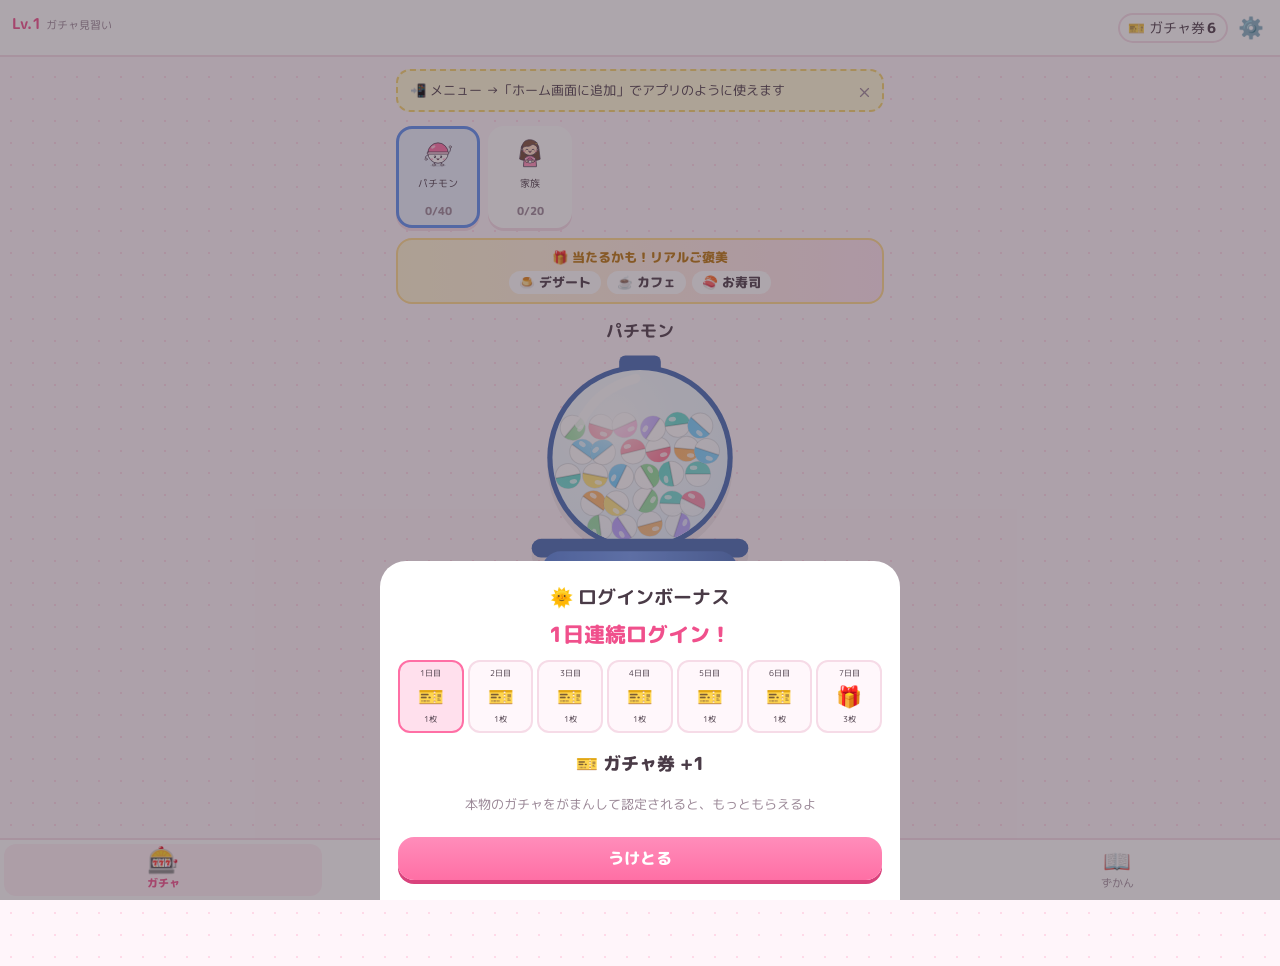
==== index.html @ 3de5f1c3 "Replace the mascot machines with original hand-drawn Pachimon and Family gachas - js/art.js: 60 orig" ====
<!doctype html>
<html lang="ja">
<head>
  <meta charset="utf-8">
  <meta name="viewport" content="width=device-width, initial-scale=1, maximum-scale=1, user-scalable=no, viewport-fit=cover">
  <meta name="theme-color" content="#ff7eb0">
  <meta name="description" content="本物のガチャをがまんすると回せる、リアルご褒美が当たるおうちガチャ">
  <meta name="apple-mobile-web-app-capable" content="yes">
  <meta name="mobile-web-app-capable" content="yes">
  <meta name="apple-mobile-web-app-status-bar-style" content="default">
  <meta name="apple-mobile-web-app-title" content="ぽけっとガチャ">
  <link rel="manifest" href="manifest.webmanifest">
  <link rel="icon" href="icons/icon.svg" type="image/svg+xml">
  <link rel="apple-touch-icon" href="icons/apple-touch-icon.png">
  <link rel="preconnect" href="https://fonts.googleapis.com">
  <link rel="preconnect" href="https://fonts.gstatic.com" crossorigin>
  <link href="https://fonts.googleapis.com/css2?family=M+PLUS+Rounded+1c:wght@500;800&display=swap" rel="stylesheet">
  <link rel="stylesheet" href="css/style.css">
  <title>ぽけっとガチャ</title>
</head>
<body>
  <header class="topbar">
    <button class="lv" id="lvBtn" aria-label="レベル">
      <span class="lv-row"><b id="lvNum">Lv.1</b><span class="lv-title" id="lvTitle"></span></span>
      <span class="xpbar"><i id="xpFill"></i></span>
    </button>
    <div class="wallet">
      <span class="pill" title="ガチャ券">🎫 ガチャ券 <b id="tickets">0</b></span>
    </div>
    <button class="icon-btn" id="settingsBtn" aria-label="設定">⚙️</button>
  </header>

  <main>
    <section id="tab-gacha" class="tab active">
      <div id="installTip"></div>
      <div class="picker" id="machinePicker"></div>
      <div class="prize-strip" id="prizeStrip"></div>
      <div class="stage">
        <h2 class="machine-name" id="machineName"></h2>
        <div class="machine-wrap" id="machineWrap"></div>
        <p class="hint" id="turnHint"></p>
      </div>
      <button class="btn primary big wide pull-btn" id="btnPull"></button>
      <details class="lineup" id="lineup"></details>
    </section>

    <section id="tab-gaman" class="tab"></section>
    <section id="tab-prize" class="tab"></section>
    <section id="tab-zukan" class="tab"></section>
  </main>

  <nav class="tabbar">
    <button data-tab="gacha" class="active"><span>🎰</span>ガチャ</button>
    <button data-tab="gaman"><span>💪</span>がまん<i class="dot hidden" id="gamanDot"></i></button>
    <button data-tab="prize"><span>🎁</span>ごほうび<i class="dot hidden" id="prizeDot"></i></button>
    <button data-tab="zukan"><span>📖</span>ずかん</button>
  </nav>

  <div id="toasts"></div>
  <div id="modal" class="overlay hidden"><div class="sheet" id="modalBody"></div></div>

  <div id="openOverlay" class="overlay dark hidden">
    <div class="open-stage" id="openStage">
      <div class="rays" id="rays"></div>
      <div class="big-cap" id="bigCap">
        <div class="cap-top"></div>
        <div class="cap-bottom"><span class="peek" id="peek"></span></div>
        <div class="cap-band"></div>
      </div>
      <p class="open-hint" id="openHint">タップしてあけよう！</p>
      <div class="result hidden" id="result"></div>
    </div>
  </div>
  <div id="confetti"></div>

  <script src="js/data.js"></script>
  <script src="js/art.js"></script>
  <script src="js/link.js"></script>
  <script src="js/app.js"></script>
</body>
</html>
---- css/style.css ----
:root {
  --bg: #fff5fa;
  --ink: #4a3b47;
  --muted: #9a8796;
  --card: #ffffff;
  --line: #f6dbe7;
  --pink: #ff6fa5;
  --pink-d: #f0508c;
  --gold: #f5b301;
  --machine: #ff8fb8;
  --r-N: #8fa3b8;
  --r-R: #4aa3f0;
  --r-SR: #f5b301;
  --r-SE: #c86bfa;
  --safe-b: env(safe-area-inset-bottom, 0px);
  --safe-t: env(safe-area-inset-top, 0px);
  color-scheme: light;
}

* { box-sizing: border-box; -webkit-tap-highlight-color: transparent; }
html, body { margin: 0; }
/* 連打してもダブルタップ拡大が起きないように */
*, *::before, *::after { touch-action: manipulation; }
body {
  font-family: 'M PLUS Rounded 1c', 'Hiragino Maru Gothic ProN', 'Hiragino Sans', 'Noto Sans JP', sans-serif;
  color: var(--ink);
  background: var(--bg);
  background-image: radial-gradient(#ffd9e8 1.5px, transparent 1.5px);
  background-size: 22px 22px;
  min-height: 100dvh;
  overscroll-behavior-y: none;
  -webkit-user-select: none;
  user-select: none;
}
input, textarea { -webkit-user-select: text; user-select: text; }
button { font: inherit; color: inherit; cursor: pointer; }
h2, h3, h4 { margin: 0 0 8px; }
small { font-size: .78em; }
.hidden { display: none !important; }
.muted { color: var(--muted); }
.small { font-size: .82rem; }
.center { text-align: center; }

/* ---------- ヘッダー ---------- */
.topbar {
  position: sticky; top: 0; z-index: 20;
  display: flex; align-items: center; gap: 6px;
  padding: calc(8px + var(--safe-t)) 12px 8px;
  background: rgba(255, 255, 255, .92);
  backdrop-filter: blur(8px);
  border-bottom: 2px solid var(--line);
}
.lv {
  border: 0; background: none; padding: 0; text-align: left;
  display: flex; flex-direction: column; gap: 3px; min-width: 0; flex: 1;
}
.lv-row { display: flex; align-items: baseline; gap: 4px; white-space: nowrap; overflow: hidden; }
.lv-row b { color: var(--pink-d); font-size: .95rem; }
.lv-title { font-size: .68rem; color: var(--muted); overflow: hidden; text-overflow: ellipsis; }
.xpbar { display: block; height: 5px; border-radius: 3px; background: #f3e3ea; overflow: hidden; max-width: 110px; }
.xpbar i { display: block; height: 100%; background: linear-gradient(90deg, #ffb3cf, var(--pink)); transition: width .5s; }
.wallet { display: flex; gap: 4px; }
.pill {
  display: inline-flex; align-items: center; gap: 2px;
  background: #fff; border: 2px solid var(--line); border-radius: 999px;
  padding: 2px 8px 2px 5px; font-size: .82rem; white-space: nowrap;
}
.pill b { font-weight: 800; }
.icon-btn { border: 0; background: none; font-size: 1.3rem; padding: 4px; }

main { max-width: 520px; margin: 0 auto; padding: 12px 16px calc(90px + var(--safe-b)); }
.tab { display: none; }
.tab.active { display: block; animation: fadein .25s; }
@keyframes fadein { from { opacity: 0; transform: translateY(6px); } }

/* ---------- タブバー ---------- */
.tabbar {
  position: fixed; bottom: 0; left: 0; right: 0; z-index: 20;
  display: grid; grid-template-columns: repeat(4, 1fr);
  background: #fff; border-top: 2px solid var(--line);
  padding: 4px 4px calc(4px + var(--safe-b));
}
.tabbar button {
  position: relative; border: 0; background: none;
  display: flex; flex-direction: column; align-items: center;
  font-size: .7rem; color: var(--muted); padding: 4px 0; border-radius: 12px;
}
.tabbar button span { font-size: 1.4rem; line-height: 1.2; transition: transform .2s; }
.tabbar button.active { color: var(--pink-d); font-weight: 800; background: #fff0f6; }
.tabbar button.active span { transform: scale(1.15) translateY(-1px); }
.dot { position: absolute; top: 4px; right: calc(50% - 18px); width: 10px; height: 10px; border-radius: 50%; background: #ff3b6b; border: 2px solid #fff; }

/* ---------- ボタン ---------- */
.btn {
  border: 0; border-radius: 16px; padding: 10px 16px;
  background: #fff; box-shadow: 0 3px 0 #ead2dd, 0 0 0 2px var(--line) inset;
  font-weight: 800; transition: transform .08s;
}
.btn:active:not(:disabled) { transform: translateY(2px); box-shadow: 0 1px 0 #ead2dd, 0 0 0 2px var(--line) inset; }
.btn:disabled { opacity: .45; cursor: default; }
.btn.primary { background: linear-gradient(180deg, #ff8dba, var(--pink)); color: #fff; box-shadow: 0 4px 0 #d9427c; }
.btn.primary:active:not(:disabled) { box-shadow: 0 1px 0 #d9427c; }
.btn.ticket { background: linear-gradient(180deg, #ffe58a, #ffcc33); color: #6b4a00; box-shadow: 0 4px 0 #d9a400; }
.btn.danger { color: #e0405f; }
.btn.big { padding: 14px 10px; font-size: 1.05rem; }
.btn.wide { width: 100%; margin-top: 10px; }
.btn.mini { padding: 6px 10px; font-size: .8rem; border-radius: 12px; white-space: nowrap; }
.btn.nudge { animation: nudge .5s; }
@keyframes nudge { 25% { transform: translateY(-6px); } 50% { transform: translateY(0); } 75% { transform: translateY(-3px); } }
.link { border: 0; background: none; color: var(--pink-d); font-weight: 800; font-size: .85rem; }

/* ---------- カード ---------- */
.card {
  background: var(--card); border-radius: 20px; padding: 16px;
  margin-bottom: 14px; box-shadow: 0 4px 0 var(--line);
  border: 2px solid var(--line);
}
.card h3 small { font-weight: 500; }
.hero-row { display: flex; align-items: center; justify-content: space-between; gap: 12px; }
.hero-num { font-size: 2.4rem; font-weight: 800; color: var(--pink-d); line-height: 1.2; }
.hero-num small { font-size: 1rem; color: var(--muted); }
.bar { height: 10px; border-radius: 6px; background: #f6e7ee; overflow: hidden; margin: 6px 0; }
.bar.big { height: 18px; border-radius: 10px; }
.bar i { display: block; height: 100%; border-radius: inherit; background: linear-gradient(90deg, #ffc2da, var(--pink)); transition: width .6s; }
.ring {
  --p: 0; width: 76px; height: 76px; border-radius: 50%; flex-shrink: 0;
  background: conic-gradient(var(--pink) calc(var(--p) * 1%), #f6e7ee 0);
  display: grid; place-items: center;
}
.ring span { width: 58px; height: 58px; border-radius: 50%; background: #fff; display: grid; place-items: center; font-weight: 800; }

input, textarea {
  width: 100%; font: inherit; padding: 11px 12px; margin-top: 8px;
  border-radius: 12px; border: 2px solid var(--line); background: #fffafc; color: var(--ink);
  font-size: 16px;
}
input:focus, textarea:focus { outline: none; border-color: var(--pink); }

/* ---------- ガチャ画面 ---------- */
.tip {
  position: relative; background: #fff8d6; border: 2px dashed #f5d36b; border-radius: 14px;
  padding: 10px 34px 10px 12px; font-size: .82rem; margin-bottom: 10px;
}
.tip-x { position: absolute; top: 4px; right: 6px; border: 0; background: none; font-size: 1.2rem; color: var(--muted); }

.picker {
  display: flex; gap: 8px; overflow-x: auto; padding: 4px 2px 10px;
  scroll-snap-type: x mandatory; scrollbar-width: none;
  margin: 0 -16px; padding-left: 16px; padding-right: 16px;
}
.picker::-webkit-scrollbar { display: none; }
.pick {
  position: relative; flex: 0 0 auto; width: 84px; scroll-snap-align: start;
  display: flex; flex-direction: column; align-items: center; gap: 2px;
  border: 3px solid transparent; border-radius: 16px; padding: 5px 3px;
  background: #fff; box-shadow: 0 3px 0 var(--line);
}
.pick.active { border-color: var(--c); background: color-mix(in srgb, var(--c) 14%, #fff); }
.pick.locked { opacity: .55; }
.pick-icon { font-size: 1.4rem; }
.pick-name { font-size: .6rem; line-height: 1.2; text-align: center; height: 2.4em; overflow: hidden; }
.pick-prog { font-size: .7rem; font-weight: 800; color: var(--muted); }
.pick-sale {
  position: absolute; top: -6px; right: -4px; background: #ff3b6b; color: #fff;
  font-size: .58rem; font-weight: 800; padding: 1px 6px; border-radius: 8px; transform: rotate(8deg);
}

.stage { position: relative; text-align: center; padding-top: 4px; }
.machine-name { font-size: 1.05rem; margin: 4px 0 0; }
.featured {
  display: inline-block; font-size: .75rem; font-weight: 800; color: #fff;
  background: linear-gradient(90deg, #ff6b8b, #ffa94d); padding: 3px 12px; border-radius: 999px;
  animation: bob 2s infinite;
}
@keyframes bob { 50% { transform: translateY(-3px); } }
.machine-wrap { width: min(60vw, 250px, 34dvh); margin: 0 auto; touch-action: none; }
.machine-wrap svg { width: 100%; height: auto; display: block; overflow: visible; filter: drop-shadow(0 8px 0 rgba(0,0,0,.06)); }
#handleHit { cursor: grab; }
.turn-arrow { opacity: 0; transition: opacity .3s; pointer-events: none; }
.machine-wrap[data-phase="ready"] .turn-arrow { opacity: 1; animation: arrowpulse 1.1s infinite; transform-box: fill-box; transform-origin: center; }
@keyframes arrowpulse { 50% { opacity: .35; } }
#globeCaps { transform-box: view-box; transform-origin: 120px 110px; }
#globeCaps.shake { animation: jiggle .3s; }
@keyframes jiggle {
  20% { transform: translate(-2px, 3px) rotate(-2deg); }
  50% { transform: translate(3px, -2px) rotate(2deg); }
  80% { transform: translate(-1px, 1px) rotate(-1deg); }
}
.drop-cap { cursor: pointer; transform-box: fill-box; transform-origin: center; }
.drop-cap.fall { animation: fall .7s cubic-bezier(.3, 0, .4, 1), capready 1.2s .7s infinite; }
@keyframes fall {
  0% { transform: translateY(-34px); opacity: 0; }
  40% { opacity: 1; }
  65% { transform: translateY(0); }
  80% { transform: translateY(-8px); }
  100% { transform: translateY(0); }
}
@keyframes capready { 50% { transform: scale(1.12); } }
.hint { min-height: 1.5em; margin: 6px 0 4px; font-weight: 800; color: var(--pink-d); font-size: .86rem; }
.hint.flash { animation: flash .6s; }
@keyframes flash { 30% { transform: scale(1.08); } }

.machine-info { display: flex; flex-wrap: wrap; gap: 6px; justify-content: center; margin-bottom: 10px; }
.info-chip { background: #fff; border: 2px solid var(--line); border-radius: 999px; padding: 3px 10px; font-size: .78rem; }
.info-chip.hot { background: #fff0c2; border-color: #ffd34d; font-weight: 800; animation: bob 1.4s infinite; }

.pull-buttons { display: grid; grid-template-columns: 1.6fr 1fr; gap: 10px; margin-bottom: 14px; }

.lineup { background: #fff; border-radius: 16px; border: 2px solid var(--line); padding: 10px 14px; }
.lineup summary { font-weight: 800; font-size: .9rem; cursor: pointer; }
.lineup-grid { display: grid; gap: 4px; margin-top: 8px; }
.lu { display: grid; grid-template-columns: 34px 1fr auto 46px; align-items: center; gap: 6px; font-size: .85rem; }
.lu.unowned .lu-emo .emo { filter: grayscale(1) opacity(.35); }
.lu-emo { font-size: 1.4rem; text-align: center; }
.lu-p { text-align: right; color: var(--muted); font-size: .78rem; }

.badge {
  display: inline-block; font-size: .66rem; font-weight: 800; color: #fff;
  padding: 2px 8px; border-radius: 999px; background: var(--r-N);
}
.badge.r-R { background: var(--r-R); }
.badge.r-SR { background: linear-gradient(90deg, #ffcf33, #f5a300); }
.badge.r-SE { background: linear-gradient(90deg, #ff6b6b, #ffb84d, #06d6a0, #4cc9f0, #b388ff); }

.emo { display: inline-block; line-height: 1; }
.fx-gold { filter: sepia(1) saturate(5) hue-rotate(-8deg) brightness(1.05) drop-shadow(0 0 6px rgba(255, 200, 0, .8)); }
.fx-rainbow { animation: rainbow 3s linear infinite; }
@keyframes rainbow {
  from { filter: hue-rotate(0) drop-shadow(0 0 6px #b388ff); }
  to { filter: hue-rotate(360deg) drop-shadow(0 0 6px #b388ff); }
}

/* ---------- カプセル開封 ---------- */
.overlay {
  position: fixed; inset: 0; z-index: 50;
  background: rgba(74, 59, 71, .45);
  display: flex; align-items: flex-end; justify-content: center;
}
.overlay.dark { background: radial-gradient(circle at 50% 40%, #5b3d6e, #241829); align-items: center; z-index: 60; }
.open-stage { position: relative; width: 100%; height: 100%; display: flex; flex-direction: column; align-items: center; justify-content: center; padding: 20px 16px; overflow: hidden; }
.rays { position: absolute; top: 40%; left: 50%; width: 900px; height: 900px; margin: -450px 0 0 -450px; opacity: 0; pointer-events: none; }
.rays.on {
  opacity: .5; transition: opacity .5s;
  background: repeating-conic-gradient(from 0deg, rgba(255,255,255,.35) 0 10deg, transparent 10deg 20deg);
  animation: spin 14s linear infinite;
  -webkit-mask-image: radial-gradient(circle, #000 20%, transparent 60%);
  mask-image: radial-gradient(circle, #000 20%, transparent 60%);
}
.rays.on.r-SR { background: repeating-conic-gradient(from 0deg, rgba(255, 210, 60, .6) 0 10deg, transparent 10deg 20deg); opacity: .8; }
.rays.on.r-SE { background: repeating-conic-gradient(from 0deg, #ff6b6b99 0 8deg, #ffd16699 8deg 16deg, #06d6a099 16deg 24deg, #4cc9f099 24deg 32deg, #b388ff99 32deg 40deg, transparent 40deg 48deg); opacity: .9; }
@keyframes spin { to { transform: rotate(360deg); } }

.big-cap {
  --cap: #ff6b8b;
  position: relative; width: 190px; height: 190px; cursor: pointer;
  transform: scale(.2) translateY(200px); opacity: 0;
  transition: transform .5s cubic-bezier(.3, 1.6, .5, 1), opacity .3s;
}
.big-cap.enter { transform: none; opacity: 1; }
.cap-top, .cap-bottom { position: absolute; left: 0; width: 100%; height: 50%; overflow: hidden; transition: transform .5s cubic-bezier(.4, 0, .2, 1), opacity .5s; }
.cap-top { top: 0; border-radius: 95px 95px 0 0; background: var(--cap); box-shadow: inset -14px 10px 0 rgba(255,255,255,.25), inset 10px -6px 0 rgba(0,0,0,.08); }
.cap-top::after { content: ''; position: absolute; top: 18px; left: 34px; width: 46px; height: 22px; border-radius: 50%; background: rgba(255,255,255,.6); transform: rotate(-25deg); }
.cap-bottom { bottom: 0; border-radius: 0 0 95px 95px; background: rgba(255,255,255,.55); box-shadow: inset 0 -12px 0 rgba(255,255,255,.35); display: flex; justify-content: center; }
.peek { font-size: 72px; margin-top: -36px; filter: blur(9px) opacity(.55); }
.cap-band { position: absolute; top: calc(50% - 4px); left: -2px; right: -2px; height: 8px; border-radius: 4px; background: rgba(0,0,0,.12); transition: opacity .2s; }
.big-cap.wiggle2 { animation: wig .4s; }
.big-cap.wiggle3 { animation: wig .5s 2; }
@keyframes wig {
  20% { transform: rotate(-12deg) scale(1.03); }
  40% { transform: rotate(10deg) scale(1.06); }
  60% { transform: rotate(-8deg); }
  80% { transform: rotate(5deg); }
}
.big-cap.glow-gold { filter: drop-shadow(0 0 22px #ffd34d) drop-shadow(0 0 40px #ffb300); }
.big-cap.glow-rainbow { animation: rainbowglow 1s linear infinite; }
@keyframes rainbowglow {
  0% { filter: drop-shadow(0 0 26px #ff6b6b); }
  33% { filter: drop-shadow(0 0 26px #06d6a0); }
  66% { filter: drop-shadow(0 0 26px #4cc9f0); }
  100% { filter: drop-shadow(0 0 26px #b388ff); }
}
.big-cap.opened .cap-top { transform: translate(-60px, -160px) rotate(-40deg); opacity: 0; }
.big-cap.opened .cap-bottom { transform: translate(60px, 160px) rotate(30deg); opacity: 0; }
.big-cap.opened .cap-band { opacity: 0; }
.big-cap.opened { pointer-events: none; }
.open-hint { color: #fff; font-weight: 800; margin-top: 28px; animation: bob 1.2s infinite; text-shadow: 0 2px 0 rgba(0,0,0,.25); }

.result { position: absolute; inset: 0; display: flex; flex-direction: column; align-items: center; justify-content: center; padding: 20px 16px; }
.res-card {
  position: relative; width: min(100%, 330px); background: #fff; border-radius: 26px; padding: 22px 18px 16px;
  text-align: center; animation: popin .5s cubic-bezier(.3, 1.6, .5, 1);
  border: 4px solid var(--r-N);
}
.res-card.r-R { border-color: var(--r-R); }
.res-card.r-SR { border-color: var(--r-SR); box-shadow: 0 0 40px #ffd34d; }
.res-card.r-SE { border-color: transparent; background: linear-gradient(#fff, #fff) padding-box, linear-gradient(90deg, #ff6b6b, #ffd166, #06d6a0, #4cc9f0, #b388ff) border-box; box-shadow: 0 0 50px #b388ff; }
@keyframes popin { from { transform: scale(.3); opacity: 0; } }
.res-emo { font-size: 92px; margin: 10px 0 4px; animation: floaty 2.4s ease-in-out infinite; }
.res-emo.sil .emo { filter: brightness(0) opacity(.18); }
@keyframes floaty { 50% { transform: translateY(-6px) rotate(3deg); } }
.res-card h3 { font-size: 1.35rem; margin: 6px 0 4px; }
.desc { margin: 4px 0 8px; font-size: .9rem; }
.new-badge {
  position: absolute; top: -14px; right: -6px; transform: rotate(10deg);
  background: linear-gradient(90deg, #ff3b6b, #ff8a3d); color: #fff; font-weight: 800;
  padding: 4px 14px; border-radius: 999px; font-size: 1rem; box-shadow: 0 3px 0 #c22a50;
  animation: newpop .6s .3s both cubic-bezier(.3, 2, .5, 1);
}
@keyframes newpop { from { transform: rotate(10deg) scale(0); } }
.dup { font-size: .82rem; color: var(--muted); }
.pity-msg { font-size: .8rem; font-weight: 800; color: #e08a00; margin: 0; }
.res-buttons { display: flex; gap: 10px; margin-top: 18px; width: min(100%, 330px); }
.res-buttons .btn { flex: 1; padding: 13px; }

/* ---------- モーダル ---------- */
.sheet {
  width: 100%; max-width: 520px; max-height: 88dvh; overflow-y: auto;
  background: #fff; border-radius: 26px 26px 0 0;
  padding: 22px 18px calc(20px + var(--safe-b));
  animation: up .3s cubic-bezier(.3, 1.3, .5, 1);
}
@keyframes up { from { transform: translateY(100%); } }
.sheet h4 { margin: 16px 0 4px; }
.big-text { font-size: 1.3rem; font-weight: 800; color: var(--pink-d); margin: 4px 0 10px; }
.reward-line { font-weight: 800; font-size: 1.1rem; }
.lvup { font-size: 3rem; font-weight: 800; color: var(--pink-d); margin: 0; animation: popin .5s; }
.unlock-card { margin-top: 10px; padding: 12px; border-radius: 16px; text-align: center; background: color-mix(in srgb, var(--c) 18%, #fff); border: 2px solid var(--c); }
.stamps { display: grid; grid-template-columns: repeat(7, 1fr); gap: 4px; }
.stamp { display: flex; flex-direction: column; align-items: center; gap: 2px; padding: 6px 0; border-radius: 12px; background: #fff7fb; border: 2px solid var(--line); font-size: .62rem; }
.stamp span { font-size: 1.3rem; }
.stamp.done { background: #ffe9f2; }
.stamp.today { border-color: var(--pink); background: #ffe0ed; animation: bob 1.2s infinite; }
.stamps.small .stamp span { font-size: 1.1rem; }
.detail { text-align: center; }
.detail .res-emo { animation: none; }
.praise-emo { font-size: 3.4rem; animation: floaty 2s infinite; }
.praise h3 { line-height: 1.5; }
.switch { display: flex; align-items: center; gap: 10px; padding: 10px 0; font-weight: 800; }
.switch input { width: 22px; height: 22px; margin: 0; accent-color: var(--pink); }
.row2 { display: grid; grid-template-columns: 1fr 1fr; gap: 8px; }
.howto { padding-left: 0; list-style: none; font-size: .85rem; line-height: 1.6; margin: 0; }
.howto li { padding: 4px 0; border-bottom: 1px dashed var(--line); }

/* ---------- ずかん ---------- */
.zk-sec { background: #fff; border-radius: 20px; padding: 14px; margin-bottom: 14px; border: 2px solid var(--line); box-shadow: 0 4px 0 var(--line); }
.zk-sec h3 { font-size: 1rem; display: flex; justify-content: space-between; align-items: center; }
.zk-sec .bar i { background: var(--c); }
.zk-sec.locked { text-align: center; opacity: .7; }
.zk-grid { display: grid; grid-template-columns: repeat(5, 1fr); gap: 8px; margin-top: 10px; }
.zk-item {
  position: relative; aspect-ratio: 1; border-radius: 16px; font-size: 1.9rem;
  display: grid; place-items: center; background: #fff8fb;
  border: 3px solid var(--r-N);
}
.zk-item.r-R { border-color: var(--r-R); }
.zk-item.r-SR { border-color: var(--r-SR); background: #fffbea; }
.zk-item.r-SE { border-color: var(--r-SE); background: #fbf2ff; }
.zk-item.unowned { border-color: #eee; background: #f7f3f5; }
.zk-item.unowned .emo { filter: brightness(0) opacity(.15); }
.zk-item .cnt { position: absolute; bottom: -4px; right: -4px; font-size: .62rem; font-weight: 800; background: var(--pink); color: #fff; border-radius: 999px; padding: 1px 5px; }

/* ---------- がまん貯金 ---------- */
.pig { background: linear-gradient(135deg, #fff, #ffeef6); text-align: center; }
.amount-grid { display: grid; grid-template-columns: repeat(3, 1fr); gap: 8px; margin-top: 8px; }
.btn.amount { padding: 14px 4px; font-size: 1.05rem; }
.goal-head { display: flex; justify-content: space-between; font-weight: 800; color: var(--muted); font-size: .85rem; }
.goal h3 { margin-top: 6px; }
.goal-nums { margin: 4px 0 0; }
.chart { display: flex; align-items: flex-end; gap: 8px; height: 140px; padding-top: 18px; }
.chart .col { flex: 1; height: 100%; display: flex; flex-direction: column; justify-content: flex-end; align-items: center; gap: 3px; }
.chart .col i { display: block; width: 70%; min-height: 3px; border-radius: 8px 8px 3px 3px; background: linear-gradient(180deg, #ffb3cf, var(--pink)); transition: height .6s; }
.chart .val { font-size: .6rem; color: var(--muted); }
.chart small { color: var(--muted); }
.history, .done-list { list-style: none; padding: 0; margin: 0; }
.history li { display: grid; grid-template-columns: auto 1fr auto auto; gap: 8px; align-items: center; padding: 8px 0; border-bottom: 1px dashed var(--line); font-size: .85rem; }
.h-date { color: var(--muted); font-size: .75rem; }
.h-note { overflow: hidden; text-overflow: ellipsis; white-space: nowrap; }
.h-del { border: 0; background: #f6eef2; color: var(--muted); width: 26px; height: 26px; border-radius: 50%; }
.done-list li { padding: 6px 0; }

/* ---------- ミッション ---------- */
.level-card h3 { font-size: 1.2rem; margin: 2px 0; }
.lv-big { font-weight: 800; color: var(--pink); text-align: center; line-height: 1; }
.lv-big b { display: block; font-size: 2.6rem; }
.missions { list-style: none; padding: 0; margin: 0; }
.missions li { display: grid; grid-template-columns: 30px 1fr auto; gap: 8px; align-items: center; padding: 8px 0; border-bottom: 1px dashed var(--line); }
.missions li.claimed { opacity: .55; }
.m-icon { font-size: 1.4rem; }
.m-body span { font-size: .88rem; }
.m-body .bar { height: 7px; margin: 4px 0 0; }
.m-done { font-size: 1.3rem; }
.allclear { display: flex; justify-content: space-between; align-items: center; gap: 8px; margin-top: 10px; padding: 10px 12px; border-radius: 14px; background: #f7f3f5; font-size: .82rem; font-weight: 800; }
.allclear.ready { background: linear-gradient(90deg, #ffe3ef, #fff4d1, #e2f7ff); }
.ach-grid { display: grid; grid-template-columns: repeat(2, 1fr); gap: 8px; }
.ach { display: flex; flex-direction: column; gap: 2px; padding: 10px; border-radius: 14px; background: #f7f3f5; font-size: .8rem; opacity: .6; }
.ach.got { background: #fff6dc; opacity: 1; border: 2px solid #ffe08a; }
.ach-icon { font-size: 1.5rem; }
.ach small { color: var(--muted); }
.ach-rw { font-weight: 800; }

/* ---------- トースト・紙吹雪 ---------- */
#toasts { position: fixed; top: calc(64px + var(--safe-t)); left: 0; right: 0; z-index: 80; display: flex; flex-direction: column; align-items: center; gap: 6px; pointer-events: none; }
.toast {
  background: #fff; border: 2px solid var(--line); border-radius: 16px; padding: 10px 16px;
  box-shadow: 0 6px 20px rgba(0,0,0,.12); font-size: .88rem; text-align: center;
  animation: tin .35s cubic-bezier(.3, 1.5, .5, 1); max-width: 90vw;
}
.toast.gold { background: #fff8dc; border-color: #ffd34d; }
.toast.out { opacity: 0; transform: translateY(-10px); transition: .4s; }
@keyframes tin { from { transform: translateY(-20px) scale(.9); opacity: 0; } }
#confetti { position: fixed; inset: 0; pointer-events: none; z-index: 90; overflow: hidden; }
#confetti i {
  position: absolute; top: -12px; width: 8px; height: 12px; border-radius: 2px;
  animation: confetti linear forwards;
}
@keyframes confetti { to { transform: translate(var(--dx), 105vh) rotate(var(--r)); } }

@media (prefers-reduced-motion: reduce) {
  *, *::before, *::after { animation-duration: .01s !important; animation-iteration-count: 1 !important; }
}

/* ================= v2: ご褒美・がまん申請 ================= */
.pill { font-size: .85rem; padding: 3px 10px 3px 8px; }
.pull-btn { margin: 4px 0 14px; padding: 16px 10px; font-size: 1.1rem; }
.pull-btn small { font-weight: 500; opacity: .9; }
.pull-btn.empty { background: linear-gradient(180deg, #c9b8c2, #b3a1ac); box-shadow: 0 4px 0 #94838e; }

.prize-strip {
  background: linear-gradient(90deg, #fff4d1, #ffe3ef); border: 2px solid #ffd98a;
  border-radius: 16px; padding: 8px 12px; margin-bottom: 6px; text-align: center;
}
.prize-strip-title { font-weight: 800; font-size: .82rem; color: #b8730a; }
.prize-chips { display: flex; justify-content: center; flex-wrap: wrap; gap: 6px; margin-top: 4px; }
.pchip { background: #fff; border-radius: 999px; padding: 2px 10px; font-size: .8rem; font-weight: 800; }
.pchip.off { opacity: .4; text-decoration: line-through; }
.prize-strip .link { margin-top: 4px; }

.lu-head { font-weight: 800; font-size: .82rem; margin: 10px 0 0; color: var(--muted); }
.badge.prize { background: linear-gradient(90deg, #ff6b8b, #ffb347); }

.btn.line { background: #06c755; color: #fff; box-shadow: 0 4px 0 #04963f; text-align: center; text-decoration: none; display: block; font-size: 1.05rem; padding: 14px; }
a.btn { text-decoration: none; text-align: center; display: inline-block; }
.send-row { margin: 10px 0; }
.send-row .row2 { margin-top: 10px; }
.send-row .row2 .btn { width: 100%; }

.amount-grid .btn.sel { background: linear-gradient(180deg, #ff8dba, var(--pink)); color: #fff; box-shadow: 0 4px 0 #d9427c; }
.balance { display: grid; grid-template-columns: 1fr 1fr; gap: 8px; margin-top: 8px; }
.balance div { background: #fff; border-radius: 14px; padding: 8px; display: flex; flex-direction: column; }
.balance small { color: var(--muted); }
.balance b { font-size: 1.15rem; }
.balance .plus { color: #1f9d63; }
.balance .minus { color: #e0405f; }
.setup code { font-size: .72rem; word-break: break-all; background: #fbeff5; padding: 1px 6px; border-radius: 6px; }
.howto-steps { padding-left: 1.3em; font-size: .9rem; line-height: 1.7; }
.glist { list-style: none; padding: 0; margin: 0; }
.glist li { display: flex; justify-content: space-between; align-items: center; gap: 8px; padding: 10px 0; border-bottom: 1px dashed var(--line); }
.gbtns { display: flex; flex-direction: column; gap: 6px; }
.status { font-size: .75rem; font-weight: 800; padding: 3px 10px; border-radius: 999px; white-space: nowrap; background: #eee; }
.status.s-ok { background: #dff6e9; color: #1f9d63; }
.status.s-ng { background: #f3e9ee; color: var(--muted); }
.status.s-gift { background: #fff1c9; color: #b8730a; }
.msg { color: #b8730a; }
.msg-big { background: #fff8dc; border-radius: 14px; padding: 10px 12px; }
.fp { letter-spacing: .1em; font-size: 1.1rem; color: var(--pink-d); }
.note-box { background: #f3f8ff; border: 2px dashed #9cc8f0; border-radius: 14px; padding: 10px 12px; font-size: .85rem; margin-top: 12px; }

.rticket {
  position: relative; display: grid; grid-template-columns: 54px 1fr auto; align-items: center; gap: 10px;
  padding: 12px; margin-bottom: 10px; border-radius: 16px;
  background: linear-gradient(90deg, #fff4d1, #ffe9f2); border: 2px dashed #f5b301;
}
.rticket.used { background: #f5f1f3; border-color: #ddd; opacity: .75; }
.rt-emo { font-size: 2.3rem; text-align: center; }
.rt-body { display: flex; flex-direction: column; line-height: 1.4; }
.rt-body small { font-size: .74rem; }
.rt-stamp { color: #e0405f; border: 2px solid #e0405f; border-radius: 8px; padding: 2px 6px; font-size: .75rem; font-weight: 800; transform: rotate(-10deg); }
.plist { list-style: none; padding: 0; margin: 0; }
.plist li { display: grid; grid-template-columns: 40px 1fr auto; align-items: center; gap: 8px; padding: 8px 0; border-bottom: 1px dashed var(--line); }
.plist small { display: block; }
.pl-emo { font-size: 1.8rem; }
.pl-rate { font-weight: 800; color: var(--pink-d); }

.prize-card { border: 4px solid #ffcf33; box-shadow: 0 0 50px #ffd34d; }
.prize-flag { font-size: 1.6rem; font-weight: 800; color: #e0405f; animation: popin .5s; }
.ticket-big {
  display: flex; align-items: center; gap: 12px; text-align: left; margin: 14px 0 8px;
  padding: 14px; border-radius: 16px; background: linear-gradient(90deg, #fff4d1, #ffe9f2); border: 2px dashed #f5b301;
  animation: popin .6s .2s both cubic-bezier(.3, 1.6, .5, 1);
}
.tb-emo { font-size: 3.4rem; animation: floaty 2.4s ease-in-out infinite; }
.ticket-big b { display: block; font-size: 1.25rem; }
.ticket-big small { color: var(--muted); }
.gaman-card h3 { text-align: center; }
.gaman-btn { margin-top: 12px; padding: 22px 10px; font-size: 1.4rem; border-radius: 22px; }

/* ================= v3: オリジナルキャラのイラスト ================= */
.emo svg.art { width: 1.2em; height: 1.2em; display: block; overflow: visible; }
.pick-icon .emo svg.art { width: 34px; height: 34px; margin: 0 auto; }
.res-emo .emo svg.art { width: 150px; height: 150px; margin: 0 auto; }
.res-emo { margin: 2px 0 0; }
.zk-item .emo svg.art { width: 46px; height: 46px; }
.zk-item { font-size: 1rem; }
.zk-grid { grid-template-columns: repeat(4, 1fr); }
.zk-no { position: absolute; top: 2px; left: 5px; font-size: .55rem; font-weight: 800; color: var(--muted); }
.zk-desc { margin: 0 0 4px; }
.lu-emo .emo svg.art { width: 30px; height: 30px; }
.lu.unowned .lu-emo .emo, .zk-item.unowned .emo { filter: brightness(0) opacity(.18); }
.peek .emo svg.art { width: 110px; height: 110px; }
.peek { margin-top: -50px; }
.res-no { margin: 4px 0 0; font-size: .78rem; color: var(--muted); font-weight: 800; }
.tbadge { display: inline-block; margin-left: 3px; padding: 1px 7px; border-radius: 999px; background: var(--t); color: #fff; font-size: .66rem; }
.res-card h3 { margin-top: 2px; }
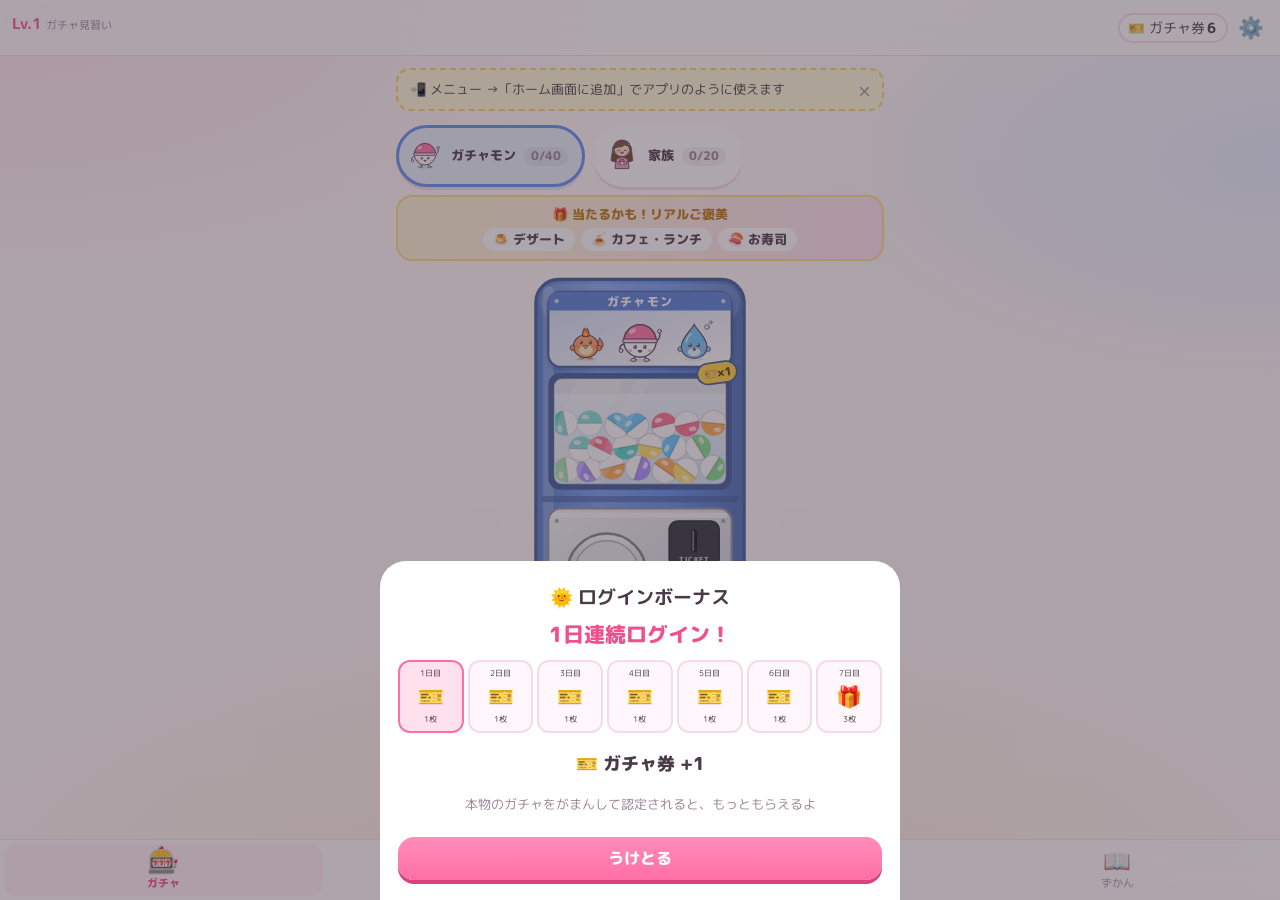
==== commit 783b23c8: "Rename the service to ガチャモン and redraw the icon with the Gachamon character The icon drops the outli" ====
--- a/index.html
+++ b/index.html
@@ -8,7 +8,7 @@
   <meta name="apple-mobile-web-app-capable" content="yes">
   <meta name="mobile-web-app-capable" content="yes">
   <meta name="apple-mobile-web-app-status-bar-style" content="default">
-  <meta name="apple-mobile-web-app-title" content="ぽけっとガチャ">
+  <meta name="apple-mobile-web-app-title" content="ガチャモン">
   <link rel="manifest" href="manifest.webmanifest">
   <link rel="icon" href="icons/icon.svg" type="image/svg+xml">
   <link rel="apple-touch-icon" href="icons/apple-touch-icon.png">
@@ -16,7 +16,7 @@
   <link rel="preconnect" href="https://fonts.gstatic.com" crossorigin>
   <link href="https://fonts.googleapis.com/css2?family=M+PLUS+Rounded+1c:wght@500;800&display=swap" rel="stylesheet">
   <link rel="stylesheet" href="css/style.css">
-  <title>ぽけっとガチャ</title>
+  <title>ガチャモン</title>
 </head>
 <body>
   <header class="topbar">
--- a/css/style.css
+++ b/css/style.css
@@ -19,14 +19,21 @@
 
 * { box-sizing: border-box; -webkit-tap-highlight-color: transparent; }
 html, body { margin: 0; }
+/* やわらかいグラデーションの背景（スクロールしても動かない） */
+body::before {
+  content: ''; position: fixed; inset: 0; z-index: -1; pointer-events: none;
+  background:
+    radial-gradient(70% 45% at 0% 0%, #ffe3ee 0%, rgba(255, 227, 238, 0) 70%),
+    radial-gradient(60% 40% at 100% 18%, #e6eeff 0%, rgba(230, 238, 255, 0) 70%),
+    radial-gradient(80% 45% at 50% 100%, #fff0db 0%, rgba(255, 240, 219, 0) 70%),
+    linear-gradient(180deg, #fffaf7 0%, #fff6f8 100%);
+}
 /* 連打してもダブルタップ拡大が起きないように */
 *, *::before, *::after { touch-action: manipulation; }
 body {
   font-family: 'M PLUS Rounded 1c', 'Hiragino Maru Gothic ProN', 'Hiragino Sans', 'Noto Sans JP', sans-serif;
   color: var(--ink);
-  background: var(--bg);
-  background-image: radial-gradient(#ffd9e8 1.5px, transparent 1.5px);
-  background-size: 22px 22px;
+  background: #fffaf7;
   min-height: 100dvh;
   overscroll-behavior-y: none;
   -webkit-user-select: none;
@@ -46,9 +53,10 @@
   position: sticky; top: 0; z-index: 20;
   display: flex; align-items: center; gap: 6px;
   padding: calc(8px + var(--safe-t)) 12px 8px;
-  background: rgba(255, 255, 255, .92);
-  backdrop-filter: blur(8px);
-  border-bottom: 2px solid var(--line);
+  background: rgba(255, 255, 255, .72);
+  backdrop-filter: blur(14px) saturate(1.4);
+  -webkit-backdrop-filter: blur(14px) saturate(1.4);
+  border-bottom: 1px solid rgba(240, 200, 215, .6);
 }
 .lv {
   border: 0; background: none; padding: 0; text-align: left;
@@ -75,9 +83,9 @@
 
 /* ---------- タブバー ---------- */
 .tabbar {
-  position: fixed; bottom: 0; left: 0; right: 0; z-index: 20;
+  position: fixed; bottom: 0; left: 0; right: 0; z-index: 20; backdrop-filter: blur(14px); -webkit-backdrop-filter: blur(14px);
   display: grid; grid-template-columns: repeat(4, 1fr);
-  background: #fff; border-top: 2px solid var(--line);
+  background: rgba(255, 255, 255, .82); border-top: 1px solid rgba(240, 200, 215, .6);
   padding: 4px 4px calc(4px + var(--safe-b));
 }
 .tabbar button {
@@ -166,7 +174,13 @@
 }
 
 .stage { position: relative; text-align: center; padding-top: 4px; }
-.machine-name { font-size: 1.05rem; margin: 4px 0 0; }
+.stage::before {
+  content: ''; position: absolute; left: 50%; top: 40px; width: 340px; height: 340px; transform: translateX(-50%);
+  background: radial-gradient(closest-side, rgba(255, 255, 255, .95), rgba(255, 255, 255, 0));
+  pointer-events: none; z-index: -1;
+}
+.machine-wrap { position: relative; }
+.machine-name { display: none; }
 .featured {
   display: inline-block; font-size: .75rem; font-weight: 800; color: #fff;
   background: linear-gradient(90deg, #ff6b8b, #ffa94d); padding: 3px 12px; border-radius: 999px;
@@ -174,12 +188,12 @@
 }
 @keyframes bob { 50% { transform: translateY(-3px); } }
 .machine-wrap { width: min(60vw, 250px, 34dvh); margin: 0 auto; touch-action: none; }
-.machine-wrap svg { width: 100%; height: auto; display: block; overflow: visible; filter: drop-shadow(0 8px 0 rgba(0,0,0,.06)); }
+.machine-wrap > svg { width: 100%; height: auto; display: block; overflow: visible; filter: drop-shadow(0 8px 0 rgba(0,0,0,.06)); }
 #handleHit { cursor: grab; }
 .turn-arrow { opacity: 0; transition: opacity .3s; pointer-events: none; }
 .machine-wrap[data-phase="ready"] .turn-arrow { opacity: 1; animation: arrowpulse 1.1s infinite; transform-box: fill-box; transform-origin: center; }
 @keyframes arrowpulse { 50% { opacity: .35; } }
-#globeCaps { transform-box: view-box; transform-origin: 120px 110px; }
+#globeCaps { transform-box: view-box; transform-origin: 120px 160px; }
 #globeCaps.shake { animation: jiggle .3s; }
 @keyframes jiggle {
   20% { transform: translate(-2px, 3px) rotate(-2deg); }
@@ -511,3 +525,10 @@
 .res-no { margin: 4px 0 0; font-size: .78rem; color: var(--muted); font-weight: 800; }
 .tbadge { display: inline-block; margin-left: 3px; padding: 1px 7px; border-radius: 999px; background: var(--t); color: #fff; font-size: .66rem; }
 .res-card h3 { margin-top: 2px; }
+
+/* ガチャ選び: 横長のコンパクトなカード */
+.pick { width: auto; flex-direction: row; gap: 8px; padding: 6px 14px 6px 8px; border-radius: 999px; }
+.pick-icon .emo svg.art { width: 36px; height: 36px; }
+.pick-name { height: auto; font-size: .82rem; font-weight: 800; }
+.pick-prog { font-size: .72rem; background: rgba(0,0,0,.05); border-radius: 999px; padding: 1px 7px; }
+.picker { padding-bottom: 8px; }
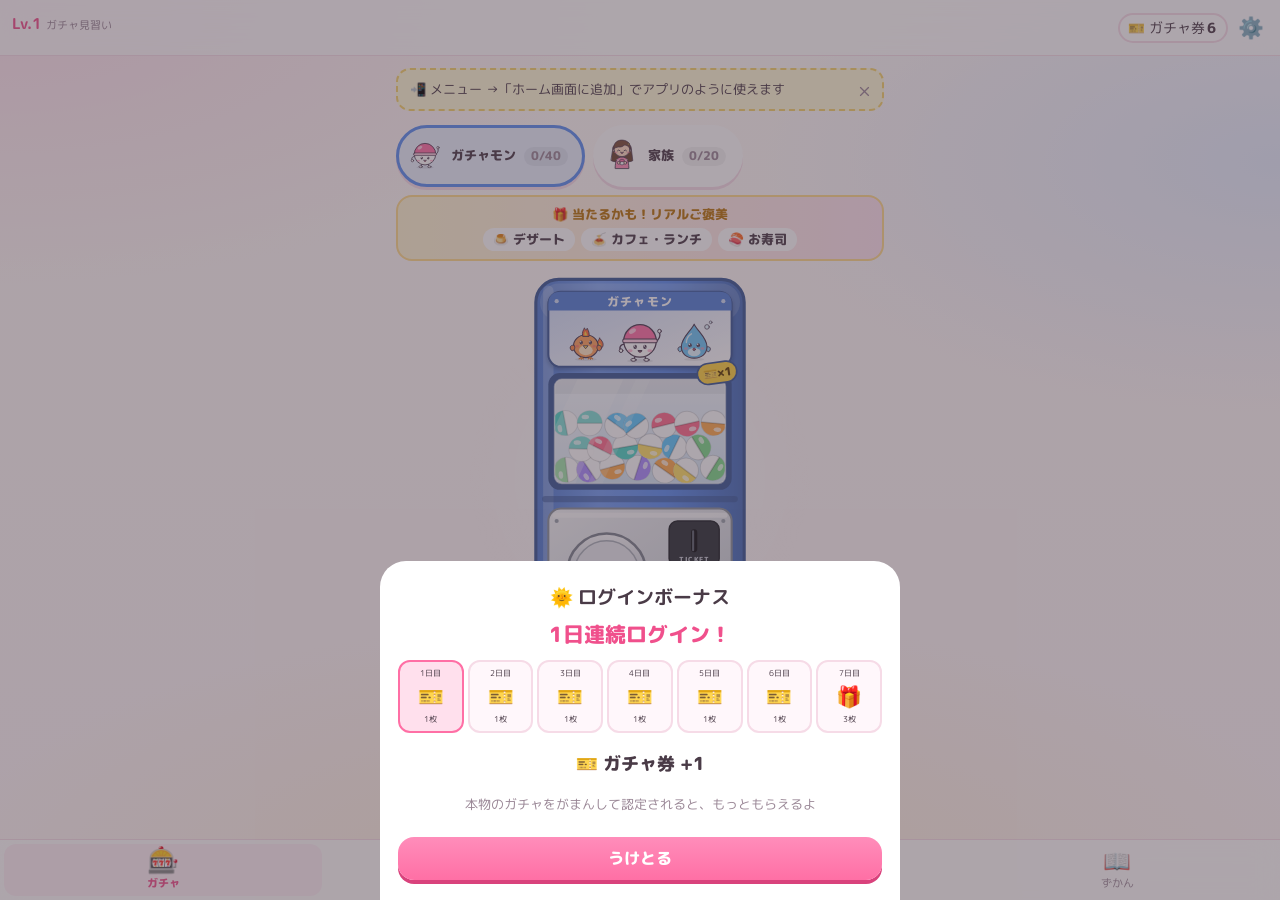
==== commit 86d0a63e: "Rename icon files so phones fetch the new Gachamon icon instead of a cached one Co-Authored-By: Clau" ====
--- a/index.html
+++ b/index.html
@@ -10,8 +10,8 @@
   <meta name="apple-mobile-web-app-status-bar-style" content="default">
   <meta name="apple-mobile-web-app-title" content="ガチャモン">
   <link rel="manifest" href="manifest.webmanifest">
-  <link rel="icon" href="icons/icon.svg" type="image/svg+xml">
-  <link rel="apple-touch-icon" href="icons/apple-touch-icon.png">
+  <link rel="icon" href="icons/gachamon.svg" type="image/svg+xml">
+  <link rel="apple-touch-icon" sizes="180x180" href="icons/gachamon-180.png">
   <link rel="preconnect" href="https://fonts.googleapis.com">
   <link rel="preconnect" href="https://fonts.gstatic.com" crossorigin>
   <link href="https://fonts.googleapis.com/css2?family=M+PLUS+Rounded+1c:wght@500;800&display=swap" rel="stylesheet">
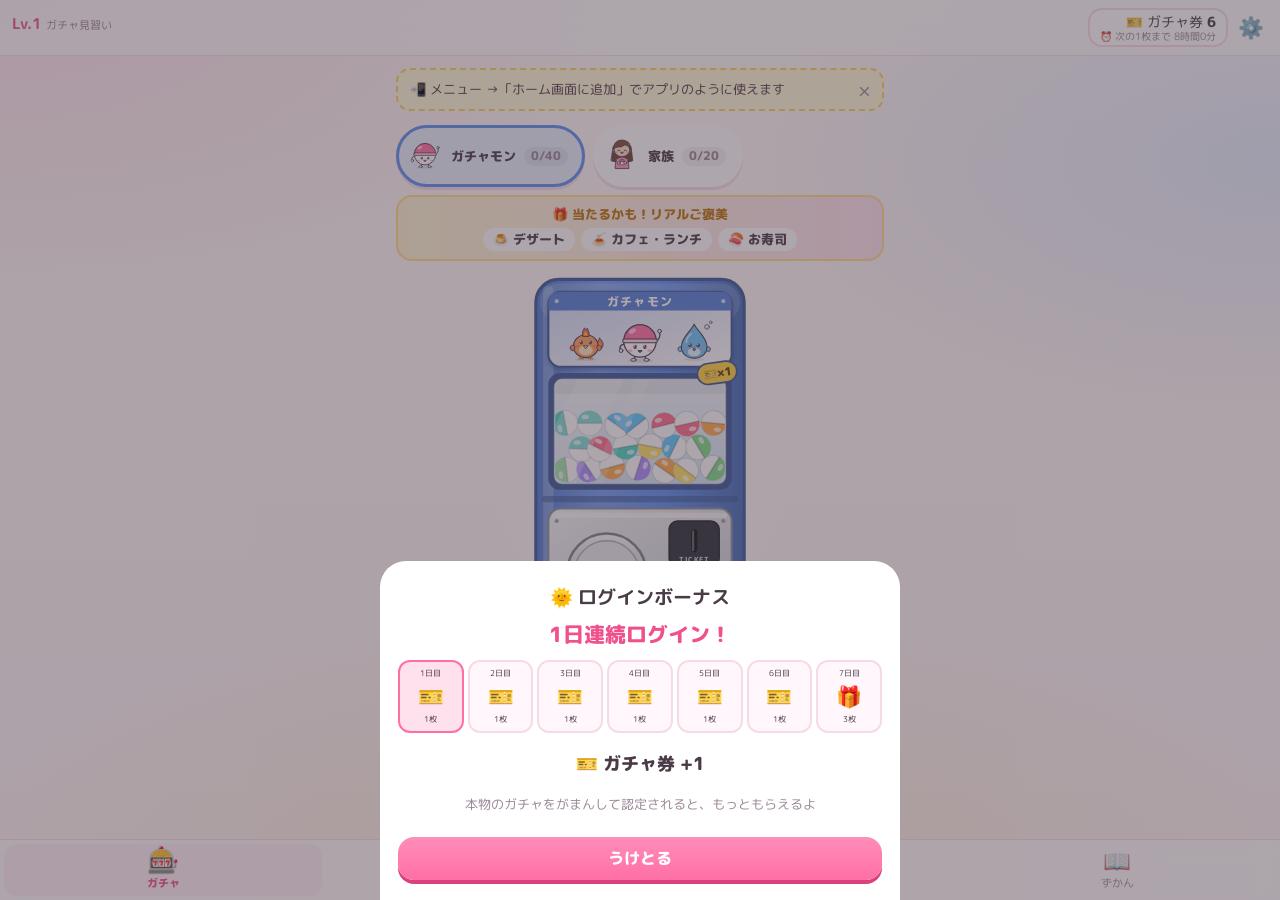
==== commit b92f6ed4: "Add a ticket every 8 hours with a countdown, and lower prize odds to match - One gacha ticket accrue" ====
--- a/index.html
+++ b/index.html
@@ -25,7 +25,10 @@
       <span class="xpbar"><i id="xpFill"></i></span>
     </button>
     <div class="wallet">
-      <span class="pill" title="ガチャ券">🎫 ガチャ券 <b id="tickets">0</b></span>
+      <button class="pill ticket-pill" id="ticketPill" title="ガチャ券">
+        <span class="tp-main">🎫 ガチャ券 <b id="tickets">0</b></span>
+        <small class="tp-timer" id="timerNext"></small>
+      </button>
     </div>
     <button class="icon-btn" id="settingsBtn" aria-label="設定">⚙️</button>
   </header>
--- a/css/style.css
+++ b/css/style.css
@@ -532,3 +532,8 @@
 .pick-name { height: auto; font-size: .82rem; font-weight: 800; }
 .pick-prog { font-size: .72rem; background: rgba(0,0,0,.05); border-radius: 999px; padding: 1px 7px; }
 .picker { padding-bottom: 8px; }
+
+/* ガチャ券と、次の1枚までの時間 */
+.ticket-pill { display: flex; flex-direction: column; align-items: flex-end; gap: 0; line-height: 1.25; padding: 3px 10px; border-radius: 14px; background: #fff; }
+.tp-main { white-space: nowrap; }
+.tp-timer { font-size: .62rem; color: var(--muted); white-space: nowrap; }
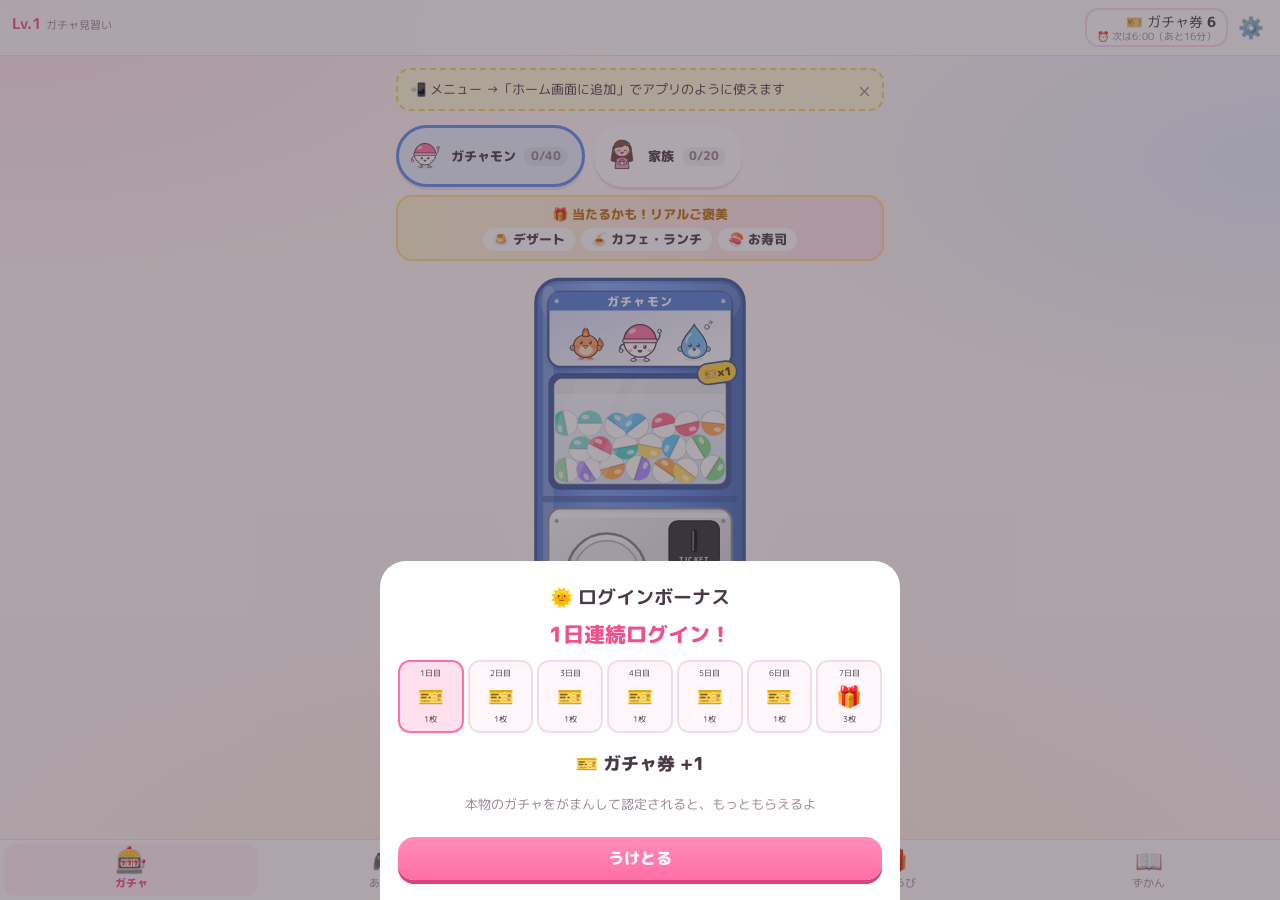
==== commit a99b1cf7: "Add mini games: clear 5 times to earn a gacha ticket (up to 3 a day) New 「あそぶ」 tab with three games " ====
--- a/index.html
+++ b/index.html
@@ -47,6 +47,7 @@
       <details class="lineup" id="lineup"></details>
     </section>
 
+    <section id="tab-mini" class="tab"><div id="miniHub"></div><div id="miniArea"></div></section>
     <section id="tab-gaman" class="tab"></section>
     <section id="tab-prize" class="tab"></section>
     <section id="tab-zukan" class="tab"></section>
@@ -54,6 +55,7 @@
 
   <nav class="tabbar">
     <button data-tab="gacha" class="active"><span>🎰</span>ガチャ</button>
+    <button data-tab="mini"><span>🎮</span>あそぶ</button>
     <button data-tab="gaman"><span>💪</span>がまん<i class="dot hidden" id="gamanDot"></i></button>
     <button data-tab="prize"><span>🎁</span>ごほうび<i class="dot hidden" id="prizeDot"></i></button>
     <button data-tab="zukan"><span>📖</span>ずかん</button>
--- a/css/style.css
+++ b/css/style.css
@@ -84,7 +84,7 @@
 /* ---------- タブバー ---------- */
 .tabbar {
   position: fixed; bottom: 0; left: 0; right: 0; z-index: 20; backdrop-filter: blur(14px); -webkit-backdrop-filter: blur(14px);
-  display: grid; grid-template-columns: repeat(4, 1fr);
+  display: grid; grid-template-columns: repeat(5, 1fr);
   background: rgba(255, 255, 255, .82); border-top: 1px solid rgba(240, 200, 215, .6);
   padding: 4px 4px calc(4px + var(--safe-b));
 }
@@ -537,3 +537,63 @@
 .ticket-pill { display: flex; flex-direction: column; align-items: flex-end; gap: 0; line-height: 1.25; padding: 3px 10px; border-radius: 14px; background: #fff; }
 .tp-main { white-space: nowrap; }
 .tp-timer { font-size: .62rem; color: var(--muted); white-space: nowrap; }
+
+/* ---------- ミニゲーム ---------- */
+.mg-hub p { margin: 4px 0; }
+.mg-dots { display: flex; justify-content: center; gap: 10px; margin: 8px 0; }
+.mg-dots i { width: 22px; height: 22px; border-radius: 50%; background: #f6e7ee; box-shadow: inset 0 0 0 2px var(--line); }
+.mg-dots i.on { background: linear-gradient(180deg, #ff8dba 50%, #fff 50%); box-shadow: inset 0 0 0 2px var(--pink); animation: popin .3s; }
+.mg-pick { width: 100%; display: flex; align-items: center; gap: 12px; text-align: left; font: inherit; color: inherit; }
+.mg-pick:active { transform: translateY(2px); box-shadow: 0 2px 0 var(--line); }
+.mg-pick-icon { font-size: 2.2rem; }
+.mg-pick-body { flex: 1; display: flex; flex-direction: column; gap: 2px; min-width: 0; }
+.mg-pick-body small { color: var(--muted); }
+.mg-pick-body .mg-best { color: var(--gold); font-weight: 800; }
+.mg-pick-go { font-size: 1.6rem; color: var(--pink-d); }
+.mg-head { display: flex; align-items: center; gap: 8px; }
+.mg-head b { flex: 1; }
+.mg-stat { font-weight: 800; color: var(--pink-d); font-size: .9rem; }
+.mg-board { position: relative; margin-top: 8px; }
+.mg-new { font-size: .8rem; color: #fff; background: var(--gold); border-radius: 999px; padding: 2px 8px; vertical-align: middle; }
+.mg-count {
+  position: absolute; inset: 0; z-index: 2; display: flex; align-items: center; justify-content: center;
+  font-size: 4rem; font-weight: 800; color: var(--pink-d); background: rgba(255, 255, 255, .7); border-radius: 16px;
+}
+.mg-grid { display: grid; grid-template-columns: repeat(4, 1fr); gap: 8px; }
+
+/* ペアさがし */
+.mg-card { position: relative; aspect-ratio: 1; border: 0; padding: 0; background: none; perspective: 400px; }
+.mg-card > span {
+  position: absolute; inset: 0; border-radius: 14px; display: flex; align-items: center; justify-content: center;
+  backface-visibility: hidden; -webkit-backface-visibility: hidden; transition: transform .3s;
+}
+.mg-back { background: linear-gradient(180deg, #ff9fc5 50%, #fff 50%); box-shadow: inset 0 0 0 2px #f6b8d0; color: #fff; font-size: 1.4rem; font-weight: 800; }
+.mg-front { background: #fff; box-shadow: inset 0 0 0 2px var(--line); transform: rotateY(180deg); }
+.mg-card.open .mg-back { transform: rotateY(-180deg); }
+.mg-card.open .mg-front { transform: rotateY(0); }
+.mg-card.done .mg-front { background: #fff6d6; box-shadow: inset 0 0 0 2px #f5d36b; animation: flash .4s; }
+.mg-front .emo { width: 80%; }
+.mg-front .emo svg.art { width: 100%; height: auto; }
+
+/* ガチャモンたたき */
+.mg-holes { display: grid; grid-template-columns: repeat(3, 1fr); gap: 12px; }
+.mg-hole {
+  position: relative; aspect-ratio: 1; border: 0; padding: 0; overflow: hidden; border-radius: 50% 50% 22px 22px;
+  background: radial-gradient(70% 30% at 50% 88%, #c99a83 0 98%, transparent), linear-gradient(180deg, #fff0f6, #ffe3ee);
+  box-shadow: inset 0 0 0 2px var(--line);
+}
+.mg-mole { position: absolute; left: 12%; right: 12%; bottom: 6%; transform: translateY(115%); transition: transform .12s; pointer-events: none; }
+.mg-mole .emo { width: 100%; }
+.mg-mole .emo svg.art { width: 100%; height: auto; }
+.mg-hole.up .mg-mole { transform: translateY(0); }
+.mg-hole.hit .mg-mole { transform: translateY(0) scale(.6); opacity: 0; transition: transform .2s, opacity .2s; }
+
+/* じゅんばんタッチ */
+.mg-num {
+  aspect-ratio: 1; border: 0; border-radius: 50%; font-size: 1.5rem; font-weight: 800; color: #4a3b47;
+  background: linear-gradient(180deg, var(--c) 50%, #fff 50%); box-shadow: inset 0 0 0 2px rgba(0, 0, 0, .12), 0 3px 0 rgba(0, 0, 0, .1);
+  text-shadow: 0 0 4px #fff, 0 0 4px #fff;
+}
+.mg-num.done { opacity: .15; transform: scale(.85); transition: transform .15s, opacity .15s; }
+.mg-num.miss { animation: shake .3s; }
+@keyframes shake { 25% { transform: translateX(-5px); } 75% { transform: translateX(5px); } }
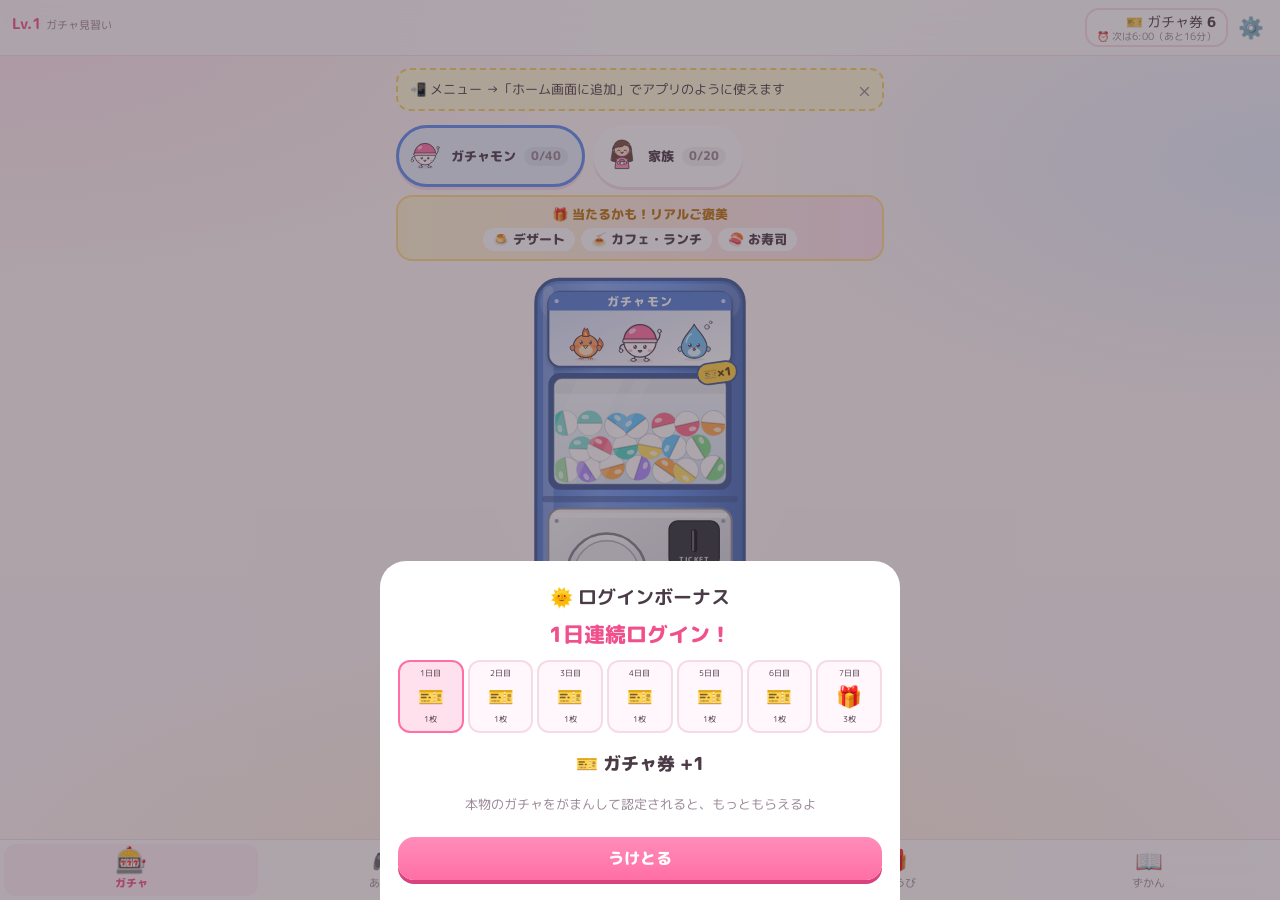
==== commit 5c2b0b1d: "Replace mini games with evolution puzzle, chain, UFO catcher and logic puzzle; earn tickets by stars" ====
--- a/index.html
+++ b/index.html
@@ -81,6 +81,7 @@
   <script src="js/data.js"></script>
   <script src="js/art.js"></script>
   <script src="js/link.js"></script>
+  <script src="js/mini.js"></script>
   <script src="js/app.js"></script>
 </body>
 </html>
--- a/css/style.css
+++ b/css/style.css
@@ -540,9 +540,10 @@
 
 /* ---------- ミニゲーム ---------- */
 .mg-hub p { margin: 4px 0; }
-.mg-dots { display: flex; justify-content: center; gap: 10px; margin: 8px 0; }
-.mg-dots i { width: 22px; height: 22px; border-radius: 50%; background: #f6e7ee; box-shadow: inset 0 0 0 2px var(--line); }
-.mg-dots i.on { background: linear-gradient(180deg, #ff8dba 50%, #fff 50%); box-shadow: inset 0 0 0 2px var(--pink); animation: popin .3s; }
+.mg-stars { display: flex; justify-content: center; gap: 3px; margin: 8px 0; }
+.mg-stars i { font-style: normal; font-size: 1.15rem; filter: grayscale(1) opacity(.25); }
+.mg-stars i.on { filter: none; animation: popin .3s; }
+.mg-earn { font-size: 2.2rem; letter-spacing: 4px; margin: 4px 0; }
 .mg-pick { width: 100%; display: flex; align-items: center; gap: 12px; text-align: left; font: inherit; color: inherit; }
 .mg-pick:active { transform: translateY(2px); box-shadow: 0 2px 0 var(--line); }
 .mg-pick-icon { font-size: 2.2rem; }
@@ -550,50 +551,48 @@
 .mg-pick-body small { color: var(--muted); }
 .mg-pick-body .mg-best { color: var(--gold); font-weight: 800; }
 .mg-pick-go { font-size: 1.6rem; color: var(--pink-d); }
+.mg-play { padding: 10px; }
 .mg-head { display: flex; align-items: center; gap: 8px; }
-.mg-head b { flex: 1; }
-.mg-stat { font-weight: 800; color: var(--pink-d); font-size: .9rem; }
+.mg-head b { flex: 1; min-width: 0; font-size: .95rem; white-space: nowrap; overflow: hidden; text-overflow: ellipsis; }
+.mg-stat { font-weight: 800; color: var(--pink-d); font-size: .85rem; white-space: nowrap; }
 .mg-board { position: relative; margin-top: 8px; }
+.mg-canvas { display: block; border-radius: 14px; box-shadow: inset 0 0 0 2px var(--line); touch-action: none; }
 .mg-new { font-size: .8rem; color: #fff; background: var(--gold); border-radius: 999px; padding: 2px 8px; vertical-align: middle; }
 .mg-count {
   position: absolute; inset: 0; z-index: 2; display: flex; align-items: center; justify-content: center;
   font-size: 4rem; font-weight: 800; color: var(--pink-d); background: rgba(255, 255, 255, .7); border-radius: 16px;
 }
-.mg-grid { display: grid; grid-template-columns: repeat(4, 1fr); gap: 8px; }
-
-/* ペアさがし */
-.mg-card { position: relative; aspect-ratio: 1; border: 0; padding: 0; background: none; perspective: 400px; }
-.mg-card > span {
-  position: absolute; inset: 0; border-radius: 14px; display: flex; align-items: center; justify-content: center;
-  backface-visibility: hidden; -webkit-backface-visibility: hidden; transition: transform .3s;
-}
-.mg-back { background: linear-gradient(180deg, #ff9fc5 50%, #fff 50%); box-shadow: inset 0 0 0 2px #f6b8d0; color: #fff; font-size: 1.4rem; font-weight: 800; }
-.mg-front { background: #fff; box-shadow: inset 0 0 0 2px var(--line); transform: rotateY(180deg); }
-.mg-card.open .mg-back { transform: rotateY(-180deg); }
-.mg-card.open .mg-front { transform: rotateY(0); }
-.mg-card.done .mg-front { background: #fff6d6; box-shadow: inset 0 0 0 2px #f5d36b; animation: flash .4s; }
-.mg-front .emo { width: 80%; }
-.mg-front .emo svg.art { width: 100%; height: auto; }
-
-/* ガチャモンたたき */
-.mg-holes { display: grid; grid-template-columns: repeat(3, 1fr); gap: 12px; }
-.mg-hole {
-  position: relative; aspect-ratio: 1; border: 0; padding: 0; overflow: hidden; border-radius: 50% 50% 22px 22px;
-  background: radial-gradient(70% 30% at 50% 88%, #c99a83 0 98%, transparent), linear-gradient(180deg, #fff0f6, #ffe3ee);
-  box-shadow: inset 0 0 0 2px var(--line);
-}
-.mg-mole { position: absolute; left: 12%; right: 12%; bottom: 6%; transform: translateY(115%); transition: transform .12s; pointer-events: none; }
-.mg-mole .emo { width: 100%; }
-.mg-mole .emo svg.art { width: 100%; height: auto; }
-.mg-hole.up .mg-mole { transform: translateY(0); }
-.mg-hole.hit .mg-mole { transform: translateY(0) scale(.6); opacity: 0; transition: transform .2s, opacity .2s; }
-
-/* じゅんばんタッチ */
-.mg-num {
-  aspect-ratio: 1; border: 0; border-radius: 50%; font-size: 1.5rem; font-weight: 800; color: #4a3b47;
-  background: linear-gradient(180deg, var(--c) 50%, #fff 50%); box-shadow: inset 0 0 0 2px rgba(0, 0, 0, .12), 0 3px 0 rgba(0, 0, 0, .1);
-  text-shadow: 0 0 4px #fff, 0 0 4px #fff;
-}
-.mg-num.done { opacity: .15; transform: scale(.85); transition: transform .15s, opacity .15s; }
-.mg-num.miss { animation: shake .3s; }
-@keyframes shake { 25% { transform: translateX(-5px); } 75% { transform: translateX(5px); } }
+
+/* 進化パズル: 進化のじゅんばん */
+.mg-evo { display: flex; align-items: center; justify-content: center; flex-wrap: wrap; gap: 1px; margin-top: 8px; }
+.mg-evo i { font-style: normal; color: var(--muted); font-size: .7rem; }
+.mg-evo > span .emo svg.art { width: 24px; height: 24px; }
+.mg-evo > span:not(.got) .emo { filter: grayscale(1) opacity(.35); }
+.mg-evo > span.got .emo { animation: popin .3s; }
+
+/* UFOキャッチャー */
+.mg-ufo-btn { touch-action: none; }
+
+/* お絵かきロジック */
+.lg-wrap { display: flex; justify-content: center; touch-action: none; }
+.lg { display: grid; grid-template-columns: auto repeat(var(--n), minmax(0, 1fr)); width: 100%; max-width: 380px; touch-action: none; }
+.lg-corner { font-size: .75rem; color: var(--muted); display: flex; align-items: flex-end; justify-content: flex-end; padding: 0 4px 4px 0; font-weight: 800; }
+.lg-cc, .lg-rc { display: flex; color: var(--ink); font-size: .72rem; line-height: 1.15; }
+.lg-cc { flex-direction: column; justify-content: flex-end; align-items: center; padding-bottom: 3px; }
+.lg-rc { justify-content: flex-end; align-items: center; gap: 4px; padding-right: 5px; }
+.lg-cc:nth-child(odd), .lg-rc { background: #fff6fa; }
+.lg-cc.done, .lg-rc.done { color: #d6c4d0; }
+.lg-cell { aspect-ratio: 1; background: #fff; border-right: 1px solid #ecdce4; border-bottom: 1px solid #ecdce4; position: relative; }
+.lg-cell.bx { border-right: 2px solid #c9a9b8; }
+.lg-cell.by { border-bottom: 2px solid #c9a9b8; }
+.lg-cell.on { background: #4a3b47; }
+.lg-cell.x::after { content: '×'; position: absolute; inset: 0; display: flex; align-items: center; justify-content: center; color: #b9a6b3; font-weight: 800; }
+.lg-cell.ng::after { color: #f0405f; }
+.lg-cell.shake { animation: shake .3s; }
+.lg.solved .lg-cell.on { background: var(--pc); transition: background .6s; }
+.lg.solved .lg-cell.x::after { opacity: 0; transition: opacity .6s; }
+.lg-tools { display: flex; justify-content: center; gap: 10px; margin: 12px 0 4px; }
+.lg-mode { border: 2px solid var(--line); background: #fff; border-radius: 14px; padding: 10px 18px; font-weight: 800; }
+.lg-mode.on { background: var(--pink); border-color: var(--pink); color: #fff; }
+.lg-name { font-weight: 800; color: var(--pink-d); font-size: 1.1rem; margin: 6px 0; }
+@keyframes shake { 25% { transform: translateX(-4px); } 75% { transform: translateX(4px); } }
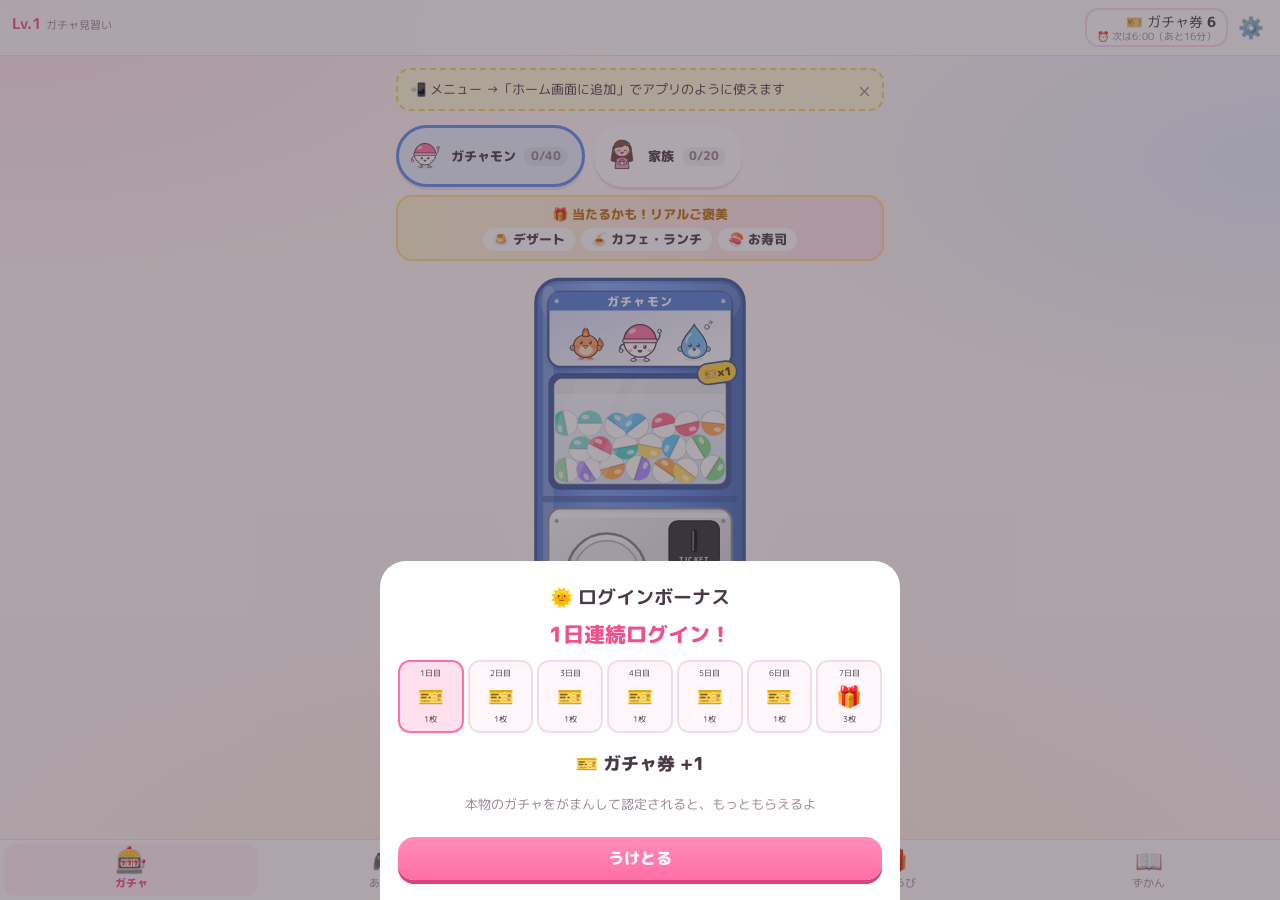
==== commit 1016a85b: "Rework mini games: real physics, Gomoku/Poker/Electric chair, drop chain & logic - New 2D physics en" ====
--- a/index.html
+++ b/index.html
@@ -81,6 +81,8 @@
   <script src="js/data.js"></script>
   <script src="js/art.js"></script>
   <script src="js/link.js"></script>
+  <script src="js/phys.js"></script>
+  <script src="js/gomoku.js"></script>
   <script src="js/mini.js"></script>
   <script src="js/app.js"></script>
 </body>
--- a/css/style.css
+++ b/css/style.css
@@ -566,33 +566,70 @@
 /* 進化パズル: 進化のじゅんばん */
 .mg-evo { display: flex; align-items: center; justify-content: center; flex-wrap: wrap; gap: 1px; margin-top: 8px; }
 .mg-evo i { font-style: normal; color: var(--muted); font-size: .7rem; }
-.mg-evo > span .emo svg.art { width: 24px; height: 24px; }
+.mg-evo > span { display: inline-flex; border-radius: 50%; padding: 1px; background: #fff; box-shadow: inset 0 0 0 2px var(--c); }
+.mg-evo > span .emo svg.art { width: 22px; height: 22px; }
+.mg-evo > span:not(.got) { box-shadow: inset 0 0 0 2px #e5d8df; }
 .mg-evo > span:not(.got) .emo { filter: grayscale(1) opacity(.35); }
-.mg-evo > span.got .emo { animation: popin .3s; }
+.mg-evo > span.got { animation: popin .3s; }
 
 /* UFOキャッチャー */
 .mg-ufo-btn { touch-action: none; }
 
-/* お絵かきロジック */
-.lg-wrap { display: flex; justify-content: center; touch-action: none; }
-.lg { display: grid; grid-template-columns: auto repeat(var(--n), minmax(0, 1fr)); width: 100%; max-width: 380px; touch-action: none; }
-.lg-corner { font-size: .75rem; color: var(--muted); display: flex; align-items: flex-end; justify-content: flex-end; padding: 0 4px 4px 0; font-weight: 800; }
-.lg-cc, .lg-rc { display: flex; color: var(--ink); font-size: .72rem; line-height: 1.15; }
-.lg-cc { flex-direction: column; justify-content: flex-end; align-items: center; padding-bottom: 3px; }
-.lg-rc { justify-content: flex-end; align-items: center; gap: 4px; padding-right: 5px; }
-.lg-cc:nth-child(odd), .lg-rc { background: #fff6fa; }
-.lg-cc.done, .lg-rc.done { color: #d6c4d0; }
-.lg-cell { aspect-ratio: 1; background: #fff; border-right: 1px solid #ecdce4; border-bottom: 1px solid #ecdce4; position: relative; }
-.lg-cell.bx { border-right: 2px solid #c9a9b8; }
-.lg-cell.by { border-bottom: 2px solid #c9a9b8; }
-.lg-cell.on { background: #4a3b47; }
-.lg-cell.x::after { content: '×'; position: absolute; inset: 0; display: flex; align-items: center; justify-content: center; color: #b9a6b3; font-weight: 800; }
-.lg-cell.ng::after { color: #f0405f; }
-.lg-cell.shake { animation: shake .3s; }
-.lg.solved .lg-cell.on { background: var(--pc); transition: background .6s; }
-.lg.solved .lg-cell.x::after { opacity: 0; transition: opacity .6s; }
-.lg-tools { display: flex; justify-content: center; gap: 10px; margin: 12px 0 4px; }
-.lg-mode { border: 2px solid var(--line); background: #fff; border-radius: 14px; padding: 10px 18px; font-weight: 800; }
-.lg-mode.on { background: var(--pink); border-color: var(--pink); color: #fff; }
-.lg-name { font-weight: 800; color: var(--pink-d); font-size: 1.1rem; margin: 6px 0; }
+/* 対戦の相手 */
+.mg-foe { display: inline-flex; align-items: center; gap: 4px; }
+.mg-foe .emo svg.art { width: 30px; height: 30px; }
+.mg-me { font-weight: 800; }
+.mg-msg { min-height: 2.6em; margin: 8px 0 0; font-weight: 800; }
+.mg-vs { display: flex; align-items: center; justify-content: center; gap: 10px; margin-bottom: 6px; }
+.mg-levels { display: flex; flex-direction: column; gap: 0; }
+.mg-level { display: flex; align-items: center; gap: 12px; text-align: left; font: inherit; color: inherit; width: 100%; }
+.mg-level .emo svg.art { width: 48px; height: 48px; }
+.mg-level span { display: flex; flex-direction: column; }
+.mg-level small { color: var(--muted); }
+
+/* ポーカー */
+.pk { display: flex; flex-direction: column; gap: 8px; }
+.pk-row { display: flex; align-items: center; justify-content: space-between; }
+.pk-chips { font-weight: 800; }
+.pk-hand { display: flex; justify-content: center; gap: 6px; min-height: 76px; }
+.pk-card {
+  width: 52px; height: 74px; border-radius: 8px; background: #fff; border: 2px solid #e5d8df;
+  display: flex; flex-direction: column; align-items: center; justify-content: center; color: #2b2b2b;
+  box-shadow: 0 2px 0 rgba(0, 0, 0, .08); transition: transform .15s;
+}
+.pk-card b { font-size: 1.3rem; line-height: 1; }
+.pk-card i { font-style: normal; font-size: 1.3rem; }
+.pk-card.red { color: #e0405f; }
+.pk-card.back { background: repeating-linear-gradient(45deg, #ff8fb8 0 6px, #ffb3cf 6px 12px); border-color: #fff; }
+.pk-hand.me .pk-card { cursor: pointer; }
+.pk-card.sel { transform: translateY(-12px); border-color: var(--pink); box-shadow: 0 0 0 2px var(--pink); }
+.pk-card.sel::after { content: 'かえる'; font-size: .6rem; color: var(--pink-d); font-weight: 800; }
+.pk-pot { text-align: center; display: flex; flex-direction: column; gap: 2px; min-height: 3.2em; font-size: .9rem; }
+.pk-pot span:first-child { font-weight: 800; color: var(--gold); }
+.pk-btns { display: flex; gap: 8px; justify-content: center; min-height: 46px; margin-top: 6px; }
+.pk-btns .btn { flex: 1; }
+
+/* 電気イスゲーム */
+.ec-score { display: grid; grid-template-columns: 1fr 1fr; gap: 8px; }
+.ec-pl { background: #fff6fa; border-radius: 14px; padding: 6px 8px; display: flex; flex-direction: column; align-items: center; }
+.ec-pl.foe { background: #f1f4ff; }
+.ec-pl .emo svg.art { width: 28px; height: 28px; }
+.ec-pts { font-size: 1.6rem; font-weight: 800; color: var(--pink-d); line-height: 1.1; }
+.ec-pl.foe .ec-pts { color: #3d4fd6; }
+.ec-sh { font-size: .9rem; letter-spacing: 2px; color: #d9c6d1; }
+.ec-ring { position: relative; width: 100%; aspect-ratio: 1; margin: 6px 0; border-radius: 50%; background: radial-gradient(circle, #fff 0 55%, #fff0f6 56% 100%); }
+.ec-ring.shock { animation: zapshake .5s; background: radial-gradient(circle, #fffbd0 0 55%, #ffe66b 56% 100%); }
+@keyframes zapshake { 20% { transform: translate(-6px, 3px); } 40% { transform: translate(6px, -3px); } 60% { transform: translate(-4px, -2px); } 80% { transform: translate(4px, 2px); } }
+.ec-chair {
+  position: absolute; transform: translate(-50%, -50%); width: 16%; aspect-ratio: 1; border: 0; border-radius: 30% 30% 16% 16%;
+  background: linear-gradient(180deg, #8d6e63 0 30%, #a1887f 30%); color: #fff; box-shadow: 0 4px 0 #5d4037;
+  font-weight: 800; font-size: 1.1rem; transition: transform .15s, opacity .3s;
+}
+.ec-chair.pick { box-shadow: 0 4px 0 #5d4037, 0 0 0 4px var(--pink); transform: translate(-50%, -50%) scale(1.12); }
+.ec-chair.trap::after { content: '⚡'; position: absolute; top: -10px; right: -8px; font-size: 1rem; }
+.ec-chair.sit { box-shadow: 0 4px 0 #5d4037, 0 0 0 4px #3d4fd6; }
+.ec-chair.zap { background: #ffd23f; color: #6b4a00; animation: zapshake .4s 2; }
+.ec-chair.gone { opacity: .15; pointer-events: none; }
+.ec-center { position: absolute; left: 50%; top: 50%; transform: translate(-50%, -50%); width: 60%; text-align: center; font-size: .82rem; line-height: 1.5; }
+.ec-center b { font-size: 1rem; }
 @keyframes shake { 25% { transform: translateX(-4px); } 75% { transform: translateX(4px); } }
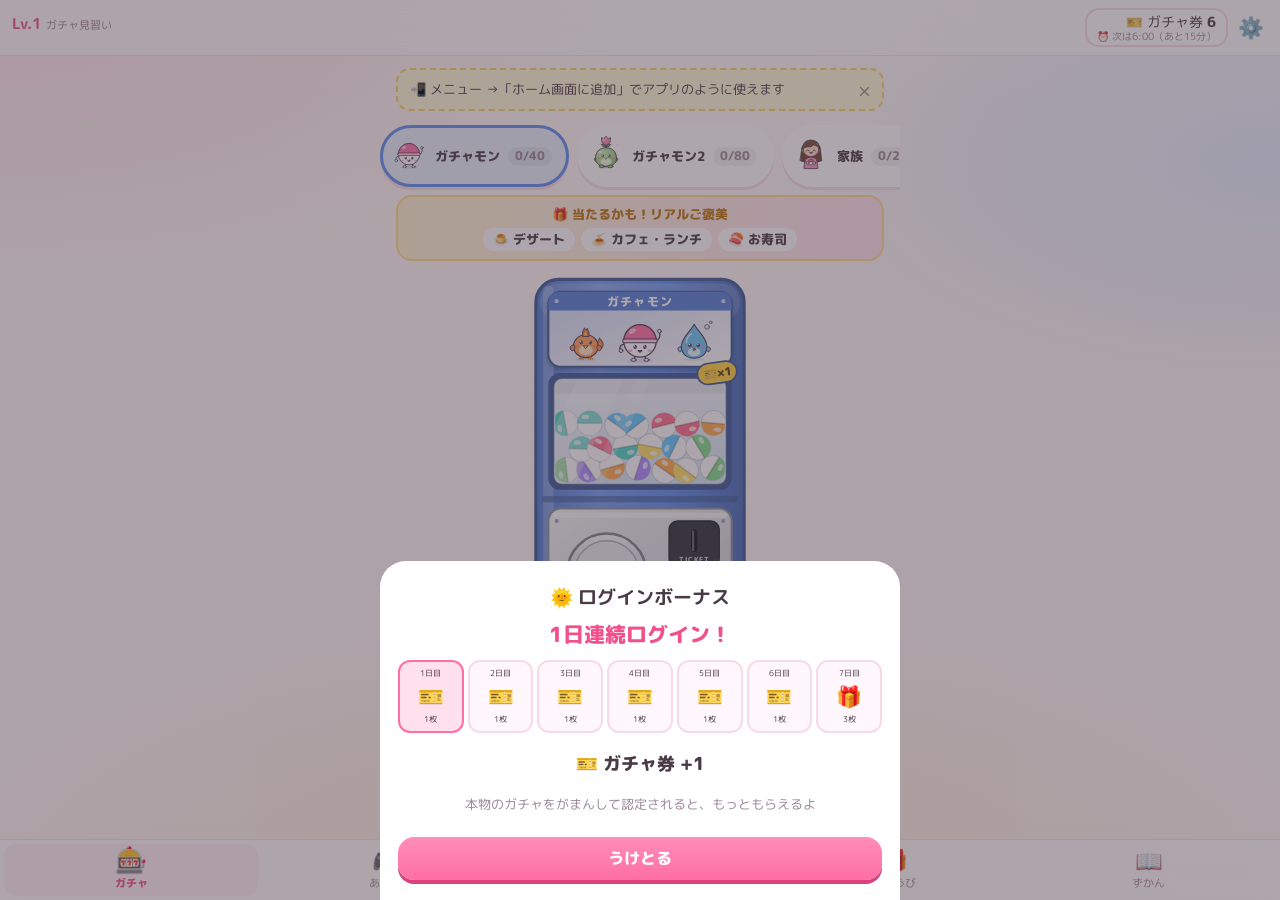
==== commit 18186817: "Add Gachamon 2 (Higashimurayama region): 80 new characters with richer art - js/art2.js: 80 hand-dra" ====
--- a/index.html
+++ b/index.html
@@ -80,6 +80,7 @@
 
   <script src="js/data.js"></script>
   <script src="js/art.js"></script>
+  <script src="js/art2.js"></script>
   <script src="js/link.js"></script>
   <script src="js/phys.js"></script>
   <script src="js/gomoku.js"></script>
--- a/css/style.css
+++ b/css/style.css
@@ -12,6 +12,7 @@
   --r-R: #4aa3f0;
   --r-SR: #f5b301;
   --r-SE: #c86bfa;
+  --r-MY: #ff6fa5;
   --safe-b: env(safe-area-inset-bottom, 0px);
   --safe-t: env(safe-area-inset-top, 0px);
   color-scheme: light;
@@ -235,6 +236,7 @@
 .badge.r-R { background: var(--r-R); }
 .badge.r-SR { background: linear-gradient(90deg, #ffcf33, #f5a300); }
 .badge.r-SE { background: linear-gradient(90deg, #ff6b6b, #ffb84d, #06d6a0, #4cc9f0, #b388ff); }
+.badge.r-MY { background: linear-gradient(90deg, #ff9ec4, #ffd23f, #ff9ec4, #c9a8ff); color: #fff; text-shadow: 0 1px 2px rgba(150, 40, 90, .5); }
 
 .emo { display: inline-block; line-height: 1; }
 .fx-gold { filter: sepia(1) saturate(5) hue-rotate(-8deg) brightness(1.05) drop-shadow(0 0 6px rgba(255, 200, 0, .8)); }
@@ -262,6 +264,7 @@
 }
 .rays.on.r-SR { background: repeating-conic-gradient(from 0deg, rgba(255, 210, 60, .6) 0 10deg, transparent 10deg 20deg); opacity: .8; }
 .rays.on.r-SE { background: repeating-conic-gradient(from 0deg, #ff6b6b99 0 8deg, #ffd16699 8deg 16deg, #06d6a099 16deg 24deg, #4cc9f099 24deg 32deg, #b388ff99 32deg 40deg, transparent 40deg 48deg); opacity: .9; }
+.rays.on.r-MY { background: repeating-conic-gradient(from 0deg, #ff9ec499 0 8deg, #fff6b099 8deg 16deg, #c9a8ff99 16deg 24deg, transparent 24deg 32deg); opacity: 1; }
 @keyframes spin { to { transform: rotate(360deg); } }
 
 .big-cap {
@@ -308,6 +311,7 @@
 .res-card.r-R { border-color: var(--r-R); }
 .res-card.r-SR { border-color: var(--r-SR); box-shadow: 0 0 40px #ffd34d; }
 .res-card.r-SE { border-color: transparent; background: linear-gradient(#fff, #fff) padding-box, linear-gradient(90deg, #ff6b6b, #ffd166, #06d6a0, #4cc9f0, #b388ff) border-box; box-shadow: 0 0 50px #b388ff; }
+.res-card.r-MY { border-color: transparent; background: linear-gradient(#fff, #fff) padding-box, linear-gradient(90deg, #ff9ec4, #ffd23f, #c9a8ff, #ff9ec4) border-box; box-shadow: 0 0 60px #ff9ec4; }
 @keyframes popin { from { transform: scale(.3); opacity: 0; } }
 .res-emo { font-size: 92px; margin: 10px 0 4px; animation: floaty 2.4s ease-in-out infinite; }
 .res-emo.sil .emo { filter: brightness(0) opacity(.18); }
@@ -369,6 +373,7 @@
 .zk-item.r-R { border-color: var(--r-R); }
 .zk-item.r-SR { border-color: var(--r-SR); background: #fffbea; }
 .zk-item.r-SE { border-color: var(--r-SE); background: #fbf2ff; }
+.zk-item.r-MY { border-color: var(--r-MY); background: #fff0f7; }
 .zk-item.unowned { border-color: #eee; background: #f7f3f5; }
 .zk-item.unowned .emo { filter: brightness(0) opacity(.15); }
 .zk-item .cnt { position: absolute; bottom: -4px; right: -4px; font-size: .62rem; font-weight: 800; background: var(--pink); color: #fff; border-radius: 999px; padding: 1px 5px; }
